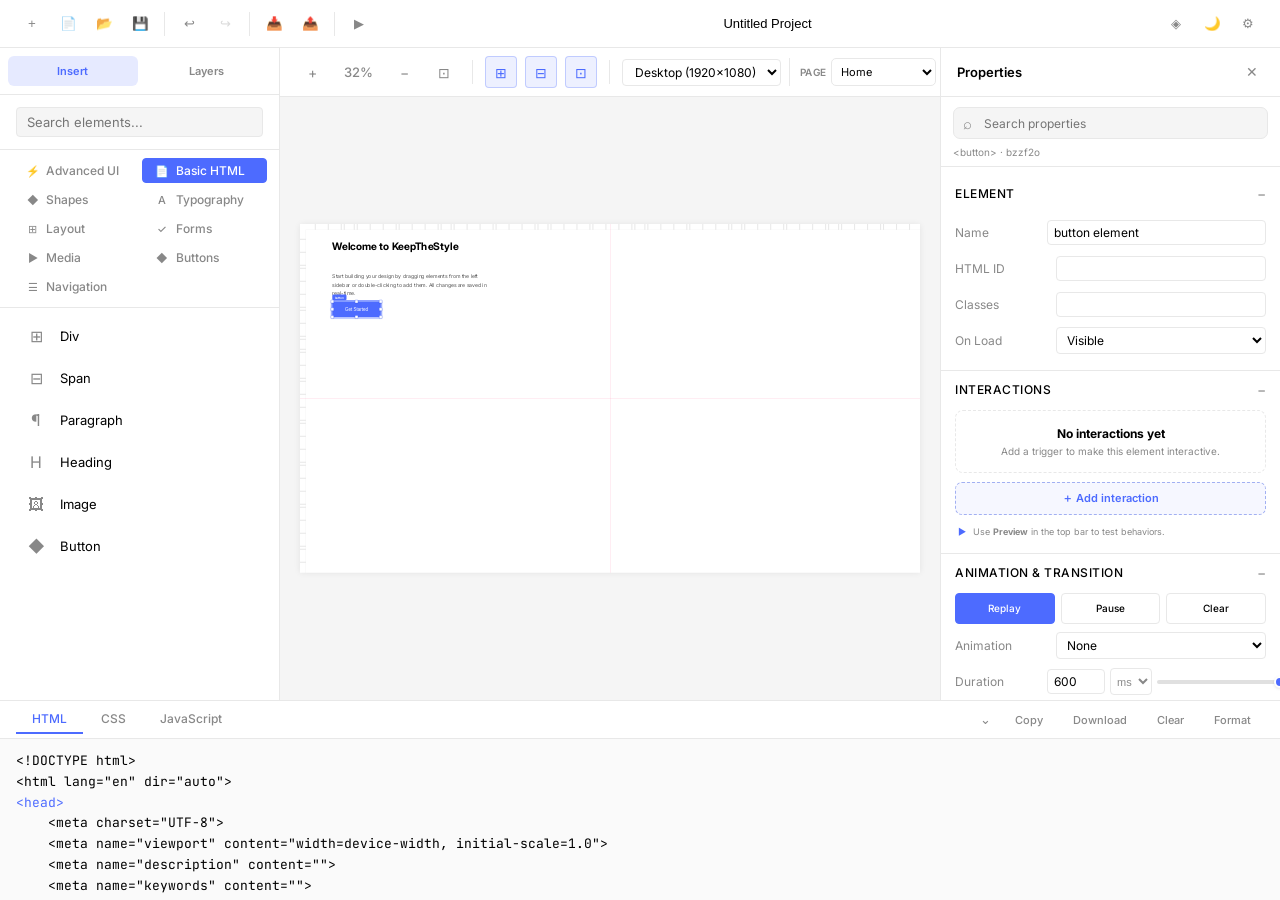
==== index.html @ 12840fdd "Add configurable element hover effects" ====
<!DOCTYPE html>
<html lang="en">
<head>
    <meta charset="UTF-8">
    <meta name="viewport" content="width=device-width, initial-scale=1.0">
    <title>KeepTheStyle — No-Code Website Builder</title>
    <link rel="preconnect" href="https://fonts.googleapis.com">
    <link rel="preconnect" href="https://fonts.gstatic.com" crossorigin>
    <link href="https://fonts.googleapis.com/css2?family=Bebas+Neue&family=DM+Sans:wght@300;400;500;600;700&family=Inter:wght@300;400;500;600;700&family=JetBrains+Mono:wght@300;400;500;700&family=Lora:wght@400;500;600;700&family=Merriweather:wght@300;400;700&family=Montserrat:wght@300;400;500;600;700&family=Nunito:wght@300;400;500;600;700&family=Open+Sans:wght@300;400;500;600;700&family=Oswald:wght@300;400;500;600;700&family=Playfair+Display:wght@400;600;700&family=Poppins:wght@300;400;500;600;700&family=Raleway:wght@300;400;500;600;700&family=Roboto:wght@300;400;500;700&family=Rubik:wght@300;400;500;600;700&family=Source+Sans+3:wght@300;400;500;600;700&display=swap" rel="stylesheet">
    <link rel="stylesheet" href="css/main.css?v=2.0.0">
    <link rel="stylesheet" href="css/toolbar.css?v=1.7.0">
    <link rel="stylesheet" href="css/sidebar.css?v=1.7.0">
    <link rel="stylesheet" href="css/canvas.css?v=1.8.0">
    <link rel="stylesheet" href="css/properties.css?v=1.7.0">
    <link rel="stylesheet" href="css/code-panel.css?v=1.7.0">
</head>
<body>
    <div id="app">
        <!-- Top Toolbar -->
        <header id="toolbar">
            <div class="toolbar-left">
                <button class="toolbar-btn" title="Add Media">+</button>
                <button class="toolbar-btn" title="New Project">📄</button>
                <button class="toolbar-btn" title="Open">📂</button>
                <button class="toolbar-btn" title="Save">💾</button>
                <span class="toolbar-divider"></span>
                <button class="toolbar-btn" title="Undo">↩</button>
                <button class="toolbar-btn" title="Redo">↪</button>
                <span class="toolbar-divider"></span>
                <button class="toolbar-btn" title="Import HTML">📥</button>
                <button class="toolbar-btn" title="Export">📤</button>
                <span class="toolbar-divider"></span>
                <button class="toolbar-btn" title="Preview">▶</button>
            </div>
            <div class="toolbar-center">
                <input class="project-name" value="Untitled Project" aria-label="Project name" maxlength="100">
            </div>
            <div class="toolbar-right">
                <button class="toolbar-btn" title="Design System">◈</button>
                <button class="toolbar-btn" title="Dark Mode">🌙</button>
                <button class="toolbar-btn" title="Settings">⚙</button>
            </div>
        </header>

        <!-- Main Content -->
        <main id="main-content">
            <!-- Left Sidebar -->
            <aside id="left-sidebar">
                <div class="sidebar-tabs"><button class="active" data-sidebar-view="insert">Insert</button><button data-sidebar-view="layers">Layers</button></div>
                <div class="sidebar-search">
                    <input type="text" placeholder="Search elements...">
                </div>
                <nav class="sidebar-nav"></nav>
                <div class="sidebar-elements"></div>
                <div class="sidebar-layers" hidden></div>
            </aside>

            <!-- Center Canvas -->
            <section id="canvas-container">
                <div class="canvas-controls">
                    <button class="zoom-btn" data-action="zoom-in">+</button>
                    <span class="zoom-level">100%</span>
                    <button class="zoom-btn" data-action="zoom-out">−</button>
                    <button class="zoom-btn" data-action="fit-screen">⊡</button>
                    <span class="toolbar-divider"></span>
                    <button class="canvas-btn" data-action="grid">⊞</button>
                    <button class="canvas-btn" data-action="guidelines">⊟</button>
                    <button class="canvas-btn" data-action="rulers">⊡</button>
                    <span class="toolbar-divider"></span>
                    <select class="page-size-select">
                        <option value="1920x1080">Desktop (1920x1080)</option>
                        <option value="1366x768">Laptop (1366x768)</option>
                        <option value="1024x768">Tablet (1024x768)</option>
                        <option value="768x1024">Mobile (768x1024)</option>
                        <option value="375x812">Mobile (375x812)</option>
                    </select>
                </div>
                <div class="canvas-wrapper">
                    <div class="canvas-stage">
                        <div class="canvas-page"></div>
                    </div>
                </div>
            </section>

            <!-- Right Sidebar -->
            <aside id="right-sidebar">
                <div class="properties-header">
                    <h3>Properties</h3>
                    <button class="clear-selection">✕</button>
                </div>
                <div class="properties-content"></div>
            </aside>
        </main>

        <!-- Code Panel -->
        <footer id="code-panel">
            <div class="code-panel-header">
                <div class="code-tabs">
                    <button class="code-tab active" data-tab="html">HTML</button>
                    <button class="code-tab" data-tab="css">CSS</button>
                    <button class="code-tab" data-tab="javascript">JavaScript</button>
                </div>
                <div class="code-actions">
                    <button class="code-btn" data-action="copy">Copy</button>
                    <button class="code-btn" data-action="download">Download</button>
                    <button class="code-btn" data-action="clear">Clear</button>
                    <button class="code-btn" data-action="format">Format</button>
                </div>
            </div>
            <div class="code-editor">
                <pre><code class="language-html"></code></pre>
            </div>
        </footer>
    </div>

    <!-- Scripts -->
    <script src="js/utils.js?v=2.1.0"></script>
    <script src="js/store.js?v=2.0.0"></script>
    <script src="js/elements.js?v=1.9.0"></script>
    <script src="js/shortcuts.js?v=1.9.0"></script>
    <script src="js/sidebar.js?v=1.7.0"></script>
    <script src="js/canvas.js?v=2.1.0"></script>
    <script src="js/properties.js?v=2.1.0"></script>
    <script src="js/code-panel.js?v=2.1.0"></script>
    <script src="js/toolbar.js?v=2.1.0"></script>
    <script src="js/main.js?v=2.1.0"></script>
</body>
</html>
---- css/main.css ----
/* Reset & Base Styles */
* {
    margin: 0;
    padding: 0;
    box-sizing: border-box;
}

:root {
    --color-white: #FFFFFF;
    --color-black: #000000;
    --color-light-gray: #F5F5F5;
    --color-gray: #E0E0E0;
    --color-dark-gray: #888888;
    --color-accent: #4D6BFF;
    --color-accent-hover: #3A56E0;
    --color-border: #E8E8E8;
    --font-family: 'Inter', -apple-system, BlinkMacSystemFont, sans-serif;
    --spacing-unit: 8px;
    --sidebar-width: 280px;
    --toolbar-height: 48px;
    --code-panel-height: 200px;
    --transition-speed: 180ms;
}

body {
    font-family: var(--font-family);
    background: var(--color-white);
    color: var(--color-black);
    overflow: hidden;
    height: 100vh;
    -webkit-font-smoothing: antialiased;
    -moz-osx-font-smoothing: grayscale;
}

#app {
    display: flex;
    flex-direction: column;
    height: 100vh;
}

/* Scrollbar Styling */
::-webkit-scrollbar {
    width: 6px;
    height: 6px;
}

::-webkit-scrollbar-track {
    background: transparent;
}

::-webkit-scrollbar-thumb {
    background: var(--color-gray);
    border-radius: 3px;
}

::-webkit-scrollbar-thumb:hover {
    background: var(--color-dark-gray);
}

/* Utility Classes */
.hidden {
    display: none !important;
}

.flex {
    display: flex;
}

.flex-column {
    flex-direction: column;
}

.items-center {
    align-items: center;
}

.justify-between {
    justify-content: space-between;
}

.gap-1 { gap: var(--spacing-unit); }
.gap-2 { gap: calc(var(--spacing-unit) * 2); }
.gap-3 { gap: calc(var(--spacing-unit) * 3); }

.text-sm { font-size: 13px; }
.text-xs { font-size: 11px; }
.font-medium { font-weight: 500; }
.font-semibold { font-weight: 600; }

/* Main Layout */
#main-content {
    display: flex;
    flex: 1;
    overflow: hidden;
    background: var(--color-light-gray);
}

/* Button Styles */
.btn {
    display: inline-flex;
    align-items: center;
    justify-content: center;
    padding: 6px 12px;
    font-family: var(--font-family);
    font-size: 13px;
    font-weight: 500;
    color: var(--color-black);
    background: var(--color-white);
    border: 1px solid var(--color-border);
    border-radius: 4px;
    cursor: pointer;
    transition: all var(--transition-speed) ease;
    user-select: none;
}

.btn:hover {
    background: var(--color-light-gray);
}

.btn-primary {
    color: var(--color-white);
    background: var(--color-accent);
    border-color: var(--color-accent);
}

.btn-primary:hover {
    background: var(--color-accent-hover);
    border-color: var(--color-accent-hover);
}

.btn-icon {
    width: 32px;
    height: 32px;
    padding: 0;
    border: none;
    background: transparent;
    border-radius: 4px;
}

.btn-icon:hover {
    background: var(--color-light-gray);
}

/* Input Styles */
.input {
    padding: 6px 10px;
    font-family: var(--font-family);
    font-size: 13px;
    border: 1px solid var(--color-border);
    border-radius: 4px;
    background: var(--color-white);
    transition: border-color var(--transition-speed) ease;
    outline: none;
}

.input:focus {
    border-color: var(--color-accent);
}

.input-sm {
    padding: 4px 8px;
    font-size: 12px;
}

.select {
    padding: 6px 10px;
    font-family: var(--font-family);
    font-size: 13px;
    border: 1px solid var(--color-border);
    border-radius: 4px;
    background: var(--color-white);
    outline: none;
    cursor: pointer;
}

.select:focus {
    border-color: var(--color-accent);
}
/* Keyboard shortcut hints */
.shortcut-hint {
    font-size: 10px;
    color: var(--color-dark-gray);
    background: var(--color-light-gray);
    padding: 1px 6px;
    border-radius: 3px;
    margin-left: 4px;
    font-weight: 400;
}

/* Dark Mode styles */
body.dark-mode {
    --color-white: #151821;
    --color-light-gray: #1d2230;
    --color-gray: #2a3142;
    --color-dark-gray: #aab3c5;
    --color-border: #30394d;
    --color-black: #f3f6fc;
    --color-accent: #7890ff;
    --color-accent-hover: #91a5ff;
    color-scheme: dark;
    background: #10131a;
}

body.dark-mode .code-editor {
    background: #0D0D0D;
}

body.dark-mode .code-editor code {
    color: #EEEEEE;
}

body.dark-mode .canvas-page {
    background: #FFFFFF;
}

body.dark-mode .canvas-wrapper {
    background: #10131a;
}
body.dark-mode .app-dialog-backdrop { background: rgba(3,5,10,.72); }
body.dark-mode .app-dialog { box-shadow: 0 28px 90px rgba(0,0,0,.58), 0 0 0 1px rgba(255,255,255,.03); }
body.dark-mode input, body.dark-mode select, body.dark-mode textarea { color-scheme: dark; }
body.dark-mode ::selection { background: rgba(120,144,255,.38); color: #fff; }
body.dark-mode ::-webkit-scrollbar-thumb { background: #46516a; }

.app-dialog-backdrop { position: fixed; inset: 0; z-index: 2147483647; display: grid; place-items: center; padding: 20px; background: rgba(10,12,18,.48); backdrop-filter: blur(3px); }
.app-dialog { width: min(440px, 100%); padding: 22px; border: 1px solid var(--color-border); border-radius: 14px; background: var(--color-white); box-shadow: 0 24px 80px rgba(0,0,0,.28); animation: dialog-in 140ms ease-out; }
.app-dialog h2 { margin: 0 0 8px; color: var(--color-black); font-size: 17px; }
.app-dialog p { margin: 0; color: var(--color-dark-gray); font-size: 12px; line-height: 1.6; white-space: pre-line; }
.app-dialog-actions { display: flex; flex-wrap: wrap; justify-content: flex-end; gap: 8px; margin-top: 20px; }
.media-dialog { width: min(520px, 100%); }
.media-form { display: grid; gap: 14px; margin-top: 18px; }
.media-field { display: grid; gap: 6px; }
.media-field label { color: var(--color-black); font-size: 11px; font-weight: 600; }
.media-field input, .media-field select { width: 100%; height: 38px; padding: 0 10px; border: 1px solid var(--color-border); border-radius: 7px; background: var(--color-white); color: var(--color-black); font: 12px var(--font-family); outline: none; }
.media-field textarea { width: 100%; min-height: 76px; padding: 9px 10px; resize: vertical; border: 1px solid var(--color-border); border-radius: 7px; background: var(--color-white); color: var(--color-black); font: 12px/1.5 var(--font-family); outline: none; }
.media-field input:focus, .media-field select:focus { border-color: var(--color-accent); box-shadow: 0 0 0 2px color-mix(in srgb, var(--color-accent) 12%, transparent); }
.media-field textarea:focus { border-color: var(--color-accent); box-shadow: 0 0 0 2px color-mix(in srgb, var(--color-accent) 12%, transparent); }
.media-field input[type="file"] { height: auto; padding: 9px; }
.media-help { color: var(--color-dark-gray); font-size: 10px; line-height: 1.5; }
.settings-dialog { width: min(560px, 100%); max-height: calc(100vh - 40px); overflow: auto; }
.settings-grid { display: grid; grid-template-columns: 1fr 1fr; gap: 12px; align-items: start; }
.color-field { grid-template-columns: auto 48px 1fr; align-items: center; }
.color-field label { grid-column: 1 / -1; }
.color-field input[type="color"] { width: 48px; padding: 3px; }
.color-field output { color: var(--color-dark-gray); font: 11px var(--font-mono); }
.settings-toggles { display: flex; flex-wrap: wrap; gap: 14px; padding: 12px; border: 1px solid var(--color-border); border-radius: 8px; }
.settings-toggles legend { padding: 0 5px; color: var(--color-black); font-size: 11px; font-weight: 600; }
.settings-toggles label { display: flex; align-items: center; gap: 6px; color: var(--color-black); font-size: 11px; }
.settings-toggles input { accent-color: var(--color-accent); }
.design-system-dialog { width: min(680px, 100%); max-height: calc(100vh - 40px); overflow: auto; }
.token-grid { display: grid; grid-template-columns: repeat(3, 1fr); gap: 12px; padding: 14px; border: 1px solid var(--color-border); border-radius: 10px; }
.token-grid legend { padding: 0 6px; color: var(--color-black); font-size: 11px; font-weight: 600; }
.token-color { grid-template-columns: 42px 1fr; }
.token-color label { grid-column: 1 / -1; }.token-color input { width: 42px; padding: 3px; }.token-color output { align-self: center; color: var(--color-dark-gray); font: 10px var(--font-mono); }
.design-apply-selection { display: flex; gap: 8px; align-items: center; color: var(--color-black); font-size: 11px; }.design-apply-selection input { accent-color: var(--color-accent); }
.token-reference { display: flex; flex-wrap: wrap; gap: 6px; }.token-reference code { padding: 5px 7px; border-radius: 5px; background: var(--color-light-gray); color: var(--color-dark-gray); font: 10px var(--font-mono); }
.transition-settings { display: grid; grid-template-columns: 1.2fr .8fr 1fr; align-items: start; }
.transition-settings legend { grid-column: 1 / -1; }
.notification { border-radius: 8px !important; box-shadow: 0 8px 30px rgba(0,0,0,.18); }
@keyframes dialog-in { from { opacity: 0; transform: translateY(8px) scale(.98); } to { opacity: 1; transform: none; } }
@media (max-width: 1000px) { :root { --sidebar-width: 220px; } #right-sidebar { width: 300px; min-width: 300px; } }
@media (max-width: 560px) { .settings-grid, .transition-settings { grid-template-columns: 1fr; } }
@media (max-width: 560px) { .token-grid { grid-template-columns: 1fr 1fr; } }
---- css/toolbar.css ----
/* Top Toolbar Styles */
#toolbar {
    height: var(--toolbar-height);
    min-height: var(--toolbar-height);
    background: var(--color-white);
    border-bottom: 1px solid var(--color-border);
    display: flex;
    align-items: center;
    justify-content: space-between;
    padding: 0 16px;
    flex-shrink: 0;
}

.toolbar-left,
.toolbar-right {
    display: flex;
    align-items: center;
    gap: 4px;
}

.toolbar-center {
    display: flex;
    align-items: center;
    gap: 8px;
}

.project-name {
    width: min(280px, 28vw);
    font-size: 13px;
    font-weight: 500;
    color: var(--color-black);
    padding: 4px 8px;
    border: 1px solid transparent;
    border-radius: 6px;
    background: transparent;
    outline: none;
    text-align: center;
    cursor: text;
    transition: background var(--transition-speed) ease;
}
.project-name:focus { border-color: var(--color-accent); background: var(--color-white); box-shadow: 0 0 0 2px color-mix(in srgb, var(--color-accent) 12%, transparent); }

.project-name:hover {
    background: var(--color-light-gray);
}

.toolbar-btn {
    width: 32px;
    height: 32px;
    display: flex;
    align-items: center;
    justify-content: center;
    background: transparent;
    border: 1px solid transparent;
    border-radius: 4px;
    cursor: pointer;
    transition: all var(--transition-speed) ease;
    color: var(--color-dark-gray);
}

.toolbar-btn:hover {
    background: var(--color-light-gray);
    border-color: var(--color-border);
    color: var(--color-black);
}

.toolbar-btn:active {
    background: var(--color-gray);
}
.toolbar-btn:disabled { opacity: .3; cursor: default; pointer-events: none; }

.toolbar-btn svg {
    width: 18px;
    height: 18px;
}

.toolbar-divider {
    width: 1px;
    height: 24px;
    background: var(--color-border);
    margin: 0 4px;
}
---- css/sidebar.css ----
/* Left Sidebar Styles */
#left-sidebar {
    width: var(--sidebar-width);
    min-width: var(--sidebar-width);
    background: var(--color-white);
    border-right: 1px solid var(--color-border);
    display: flex;
    flex-direction: column;
    height: 100%;
    overflow: hidden;
}

.sidebar-tabs { display: grid; grid-template-columns: 1fr 1fr; gap: 4px; padding: 8px; border-bottom: 1px solid var(--color-border); }
.sidebar-tabs button { height: 30px; border: 0; border-radius: 6px; background: transparent; color: var(--color-dark-gray); font: 600 11px var(--font-family); cursor: pointer; }
.sidebar-tabs button:hover { background: var(--color-light-gray); color: var(--color-black); }
.sidebar-tabs button.active { background: color-mix(in srgb, var(--color-accent) 14%, var(--color-white)); color: var(--color-accent); }
.sidebar-layers { flex: 1; overflow-y: auto; padding: 8px; }
.layer-item { display: flex; align-items: center; min-height: 38px; gap: 8px; padding: 4px 6px; margin-bottom: 2px; border: 1px solid transparent; border-radius: 6px; color: var(--color-black); cursor: default; user-select: none; }
.layer-item:hover { background: var(--color-light-gray); }
.layer-item.selected { border-color: color-mix(in srgb, var(--color-accent) 38%, var(--color-border)); background: color-mix(in srgb, var(--color-accent) 10%, var(--color-white)); }
.layer-item.is-hidden { opacity: .5; }
.layer-type { flex: 0 0 30px; padding: 3px 2px; border-radius: 4px; background: var(--color-light-gray); color: var(--color-dark-gray); font: 700 8px var(--font-family); text-align: center; }
.layer-name { min-width: 0; flex: 1; overflow: hidden; font-size: 11px; text-overflow: ellipsis; white-space: nowrap; }
.layer-actions { display: flex; gap: 1px; opacity: .25; }
.layer-item:hover .layer-actions, .layer-item.selected .layer-actions { opacity: 1; }
.layer-actions button { width: 20px; height: 22px; padding: 0; border: 0; border-radius: 4px; background: transparent; color: var(--color-dark-gray); font: 9px var(--font-family); cursor: pointer; }
.layer-actions button:hover { background: var(--color-gray); color: var(--color-black); }

.sidebar-search {
    padding: 12px 16px;
    border-bottom: 1px solid var(--color-border);
}

.sidebar-search input {
    width: 100%;
    padding: 6px 10px;
    font-family: var(--font-family);
    font-size: 13px;
    border: 1px solid var(--color-border);
    border-radius: 4px;
    background: var(--color-light-gray);
    outline: none;
    transition: border-color var(--transition-speed) ease;
}

.sidebar-search input:focus {
    border-color: var(--color-accent);
    background: var(--color-white);
}

.sidebar-nav {
    padding: 8px 12px;
    display: grid;
    grid-template-columns: repeat(2, minmax(0, 1fr));
    gap: 4px;
    border-bottom: 1px solid var(--color-border);
    overflow: visible;
    max-height: none;
}
.sidebar-nav.searching { opacity: .45; pointer-events: none; }

.category-btn {
    padding: 4px 12px;
    font-family: var(--font-family);
    font-size: 12px;
    font-weight: 500;
    color: var(--color-dark-gray);
    background: transparent;
    border: 1px solid transparent;
    border-radius: 4px;
    cursor: pointer;
    transition: all var(--transition-speed) ease;
    min-width: 0;
    display: flex;
    align-items: center;
    gap: 6px;
    white-space: nowrap;
    overflow: hidden;
    text-align: left;
}
.category-btn .category-icon { width: 15px; flex: 0 0 15px; color: currentColor; text-align: center; font-size: 11px; }
.category-btn span:last-child { overflow: hidden; text-overflow: ellipsis; }

.category-btn:hover {
    background: var(--color-light-gray);
    color: var(--color-black);
}

.category-btn.active {
    background: var(--color-accent);
    color: var(--color-white);
    border-color: var(--color-accent);
}

.sidebar-elements {
    flex: 1;
    overflow-y: auto;
    padding: 8px 12px;
}

.element-item {
    display: flex;
    align-items: center;
    gap: 12px;
    padding: 8px 12px;
    margin-bottom: 2px;
    border-radius: 4px;
    cursor: grab;
    transition: background var(--transition-speed) ease;
    user-select: none;
}

.element-item:hover {
    background: var(--color-light-gray);
}
.element-item.shape-item { min-height: 42px; border: 1px solid transparent; }
.element-item.shape-item .element-icon { color: var(--color-accent); font-size: 19px; }
.element-item.shape-item:hover { border-color: color-mix(in srgb, var(--color-accent) 22%, var(--color-border)); background: color-mix(in srgb, var(--color-accent) 6%, var(--color-white)); }
.element-add { opacity: 0; margin-left: auto; width: 24px; height: 24px; border: 1px solid var(--color-border); border-radius: 5px; background: var(--color-white); color: var(--color-accent); font-size: 16px; cursor: pointer; transition: opacity 120ms, background 120ms; }
.element-item:hover .element-add, .element-add:focus { opacity: 1; }
.element-add:hover { color: #fff; background: var(--color-accent); border-color: var(--color-accent); }
.sidebar-empty { display: flex; flex-direction: column; gap: 5px; padding: 38px 16px; color: var(--color-dark-gray); text-align: center; font-size: 11px; }
.sidebar-empty strong { color: var(--color-black); font-size: 13px; }

.element-item:active {
    cursor: grabbing;
}

.element-icon {
    width: 24px;
    height: 24px;
    display: flex;
    align-items: center;
    justify-content: center;
    font-size: 16px;
    color: var(--color-dark-gray);
}

.element-name {
    font-size: 13px;
    font-weight: 400;
    color: var(--color-black);
}

/* Scrollbar for sidebar */
.sidebar-elements::-webkit-scrollbar {
    width: 4px;
}

.sidebar-elements::-webkit-scrollbar-thumb {
    background: var(--color-gray);
    border-radius: 2px;
}
---- css/canvas.css ----
/* Canvas Container Styles */
#canvas-container {
    flex: 1;
    display: flex;
    flex-direction: column;
    background: var(--color-light-gray);
    overflow: hidden;
    position: relative;
}

.canvas-controls {
    display: flex;
    align-items: center;
    gap: 8px;
    padding: 8px 16px;
    background: var(--color-white);
    border-bottom: 1px solid var(--color-border);
    flex-shrink: 0;
    overflow-x: auto;
    overflow-y: hidden;
}
.canvas-controls > * { flex-shrink: 0; }

.canvas-controls .zoom-btn,
.canvas-controls .canvas-btn {
    width: 32px;
    height: 32px;
    display: flex;
    align-items: center;
    justify-content: center;
    font-family: var(--font-family);
    font-size: 14px;
    background: transparent;
    border: 1px solid transparent;
    border-radius: 4px;
    cursor: pointer;
    transition: all var(--transition-speed) ease;
    color: var(--color-dark-gray);
}

.canvas-controls .zoom-btn:hover,
.canvas-controls .canvas-btn:hover {
    background: var(--color-light-gray);
    border-color: var(--color-border);
}
.canvas-controls .canvas-btn.active { color: var(--color-accent); background: color-mix(in srgb, var(--color-accent) 10%, transparent); border-color: color-mix(in srgb, var(--color-accent) 28%, transparent); }

.zoom-level {
    font-size: 13px;
    font-weight: 500;
    color: var(--color-dark-gray);
    min-width: 44px;
    text-align: center;
}

.page-size-select {
    padding: 4px 8px;
    font-family: var(--font-family);
    font-size: 12px;
    border: 1px solid var(--color-border);
    border-radius: 4px;
    background: var(--color-white);
    outline: none;
    cursor: pointer;
}
.page-manager-controls { margin-left: auto; display: flex; align-items: center; gap: 4px; padding-left: 10px; border-left: 1px solid var(--color-border); }
.page-manager-label { color: var(--color-dark-gray); font-size: 10px; font-weight: 600; text-transform: uppercase; letter-spacing: .4px; }
.page-switcher, .page-name-input { height: 28px; border: 1px solid var(--color-border); border-radius: 5px; background: var(--color-white); color: var(--color-black); font: 11px var(--font-family); outline: none; }
.page-switcher { width: 105px; padding: 0 5px; }
.page-name-input { width: 95px; padding: 0 7px; }
.page-switcher:focus, .page-name-input:focus { border-color: var(--color-accent); }
.page-manager-controls button { width: 28px; height: 28px; border: 1px solid transparent; border-radius: 5px; background: transparent; color: var(--color-dark-gray); cursor: pointer; }
.page-manager-controls button:hover { border-color: var(--color-border); background: var(--color-light-gray); color: var(--color-black); }
.page-manager-controls button:disabled { opacity: .3; pointer-events: none; }
.page-manager-controls .page-transition-add { border-color: color-mix(in srgb, var(--color-accent) 45%, var(--color-border)); background: color-mix(in srgb, var(--color-accent) 10%, transparent); color: var(--color-accent); font-size: 18px; font-weight: 600; }
.transition-route { display: grid; grid-template-columns: 1fr 32px 1fr; gap: 8px; align-items: end; }
.transition-plus { display: grid; place-items: center; height: 38px; color: var(--color-accent); font-size: 22px; font-weight: 600; }
.page-transition-dialog { width: min(620px, 100%); max-height: calc(100vh - 40px); overflow: auto; }

.canvas-wrapper {
    flex: 1;
    overflow: auto;
    padding: 20px;
    display: flex;
    align-items: flex-start;
    justify-content: flex-start;
    position: relative;
}

.canvas-stage {
    flex: 0 0 auto;
    position: relative;
    margin: auto;
}

.canvas-page {
    background: var(--color-white);
    box-shadow: 0 2px 20px rgba(0,0,0,0.08);
    position: absolute;
    inset: 0 auto auto 0;
    transform-origin: top left;
}
.canvas-page.grid-visible { background-image: linear-gradient(rgba(77,107,255,.08) 1px, transparent 1px), linear-gradient(90deg, rgba(77,107,255,.08) 1px, transparent 1px); background-size: 20px 20px; }
.canvas-page > .editor-hidden { outline: 1px dashed #9aa4b2; filter: grayscale(.7); }
.canvas-guides, .canvas-ruler-overlay { position: absolute; inset: 0; z-index: 2147483644; pointer-events: none; }
.canvas-guides i { position: absolute; display: block; background: rgba(255, 57, 133, .28); }
.canvas-guides .guide-x { left: 50%; top: 0; width: 1px; height: 100%; }
.canvas-guides .guide-y { top: 50%; left: 0; height: 1px; width: 100%; }
.canvas-ruler-overlay .ruler-horizontal { position: absolute; top: 0; left: 18px; right: 0; height: 18px; border-bottom: 1px solid rgba(0,0,0,.12); background: repeating-linear-gradient(90deg, transparent 0 9px, rgba(0,0,0,.2) 9px 10px); opacity: .45; }
.canvas-ruler-overlay .ruler-vertical { position: absolute; left: 0; top: 18px; bottom: 0; width: 18px; border-right: 1px solid rgba(0,0,0,.12); background: repeating-linear-gradient(180deg, transparent 0 9px, rgba(0,0,0,.2) 9px 10px); opacity: .45; }

.canvas-page > * {
    position: absolute;
    cursor: move;
    user-select: none;
}
.canvas-interacting .canvas-page > * { transition: none !important; }

.canvas-page > *.selected {
    outline: 2px solid var(--color-accent);
    outline-offset: 2px;
    box-shadow: 0 2px 8px rgba(77, 107, 255, 0.15);
}

.selection-overlay { position: absolute; z-index: 2147483646; border: 1.5px solid var(--color-accent); pointer-events: none; box-sizing: border-box; }
.selection-overlay.is-locked { border-style: dashed; }
.selection-tag { position: absolute; left: -1px; bottom: calc(100% + 5px); max-width: 180px; padding: 3px 7px; overflow: hidden; border-radius: 4px; background: var(--color-accent); color: #fff; font: 500 10px var(--font-family); text-overflow: ellipsis; white-space: nowrap; pointer-events: none; }
.resize-handle { display: block !important; position: absolute; width: 10px; height: 10px; padding: 0; border: 1.5px solid var(--color-accent); border-radius: 2px; background: #fff; box-shadow: 0 1px 3px rgba(0,0,0,.15); pointer-events: auto; }
.handle-nw { left: -6px; top: -6px; cursor: nwse-resize; }
.handle-n { left: calc(50% - 5px); top: -6px; cursor: ns-resize; }
.handle-ne { right: -6px; top: -6px; cursor: nesw-resize; }
.handle-e { right: -6px; top: calc(50% - 5px); cursor: ew-resize; }
.handle-se { right: -6px; bottom: -6px; cursor: nwse-resize; }
.handle-s { left: calc(50% - 5px); bottom: -6px; cursor: ns-resize; }
.handle-sw { left: -6px; bottom: -6px; cursor: nesw-resize; }
.handle-w { left: -6px; top: calc(50% - 5px); cursor: ew-resize; }
.inline-editing { cursor: text !important; user-select: text !important; outline: 2px solid var(--color-accent) !important; caret-color: var(--color-accent); }
.canvas-interacting, .canvas-interacting * { user-select: none !important; }

.canvas-context-menu { position: fixed; z-index: 2147483647; width: 220px; padding: 6px; border: 1px solid rgba(0,0,0,.1); border-radius: 10px; background: var(--color-white); box-shadow: 0 12px 40px rgba(0,0,0,.18), 0 2px 8px rgba(0,0,0,.08); animation: context-in 100ms ease-out; }
.canvas-context-menu button { width: 100%; height: 34px; display: flex; align-items: center; justify-content: space-between; padding: 0 10px; border: 0; border-radius: 6px; background: transparent; color: var(--color-black); font: 12px var(--font-family); cursor: pointer; text-align: left; }
.canvas-context-menu button:hover { background: var(--color-light-gray); }
.canvas-context-menu button:disabled { opacity: .4; cursor: default; }
.canvas-context-menu button.danger { color: #e5484d; }
.canvas-context-menu kbd { color: var(--color-dark-gray); font: 10px var(--font-family); }
.context-divider { height: 1px; margin: 5px 6px; background: var(--color-border); }
@keyframes context-in { from { opacity: 0; transform: scale(.97) translateY(-3px); } to { opacity: 1; transform: none; } }

.canvas-page > *.selected .resize-handle {
    display: block;
}

.canvas-page > * .resize-handle {
    display: none;
}

/* Grid overlay */
.canvas-grid {
    position: absolute;
    top: 0;
    left: 0;
    width: 100%;
    height: 100%;
    pointer-events: none;
    background-image: 
        linear-gradient(rgba(200, 200, 200, 0.15) 1px, transparent 1px),
        linear-gradient(90deg, rgba(200, 200, 200, 0.15) 1px, transparent 1px);
    background-size: 20px 20px;
    z-index: 1;
}

/* Rulers */
.canvas-rulers {
    position: absolute;
    top: 0;
    left: 0;
    width: 100%;
    height: 100%;
    pointer-events: none;
    z-index: 2;
}

.canvas-rulers .ruler {
    position: absolute;
    background: rgba(0, 0, 0, 0.05);
}

.canvas-rulers .ruler-top {
    top: 0;
    left: 0;
    width: 100%;
    height: 20px;
}

.canvas-rulers .ruler-left {
    top: 0;
    left: 0;
    height: 100%;
    width: 20px;
}
---- css/properties.css ----
/* Right Sidebar - Properties Panel */
#right-sidebar {
    width: 340px;
    min-width: 340px;
    background: var(--color-white);
    border-left: 1px solid var(--color-border);
    display: flex;
    flex-direction: column;
    height: 100%;
    overflow: hidden;
}

.inspector-toolbar { padding: 10px 12px 8px; border-bottom: 1px solid var(--color-border); background: var(--color-white); }
.inspector-search-wrap { position: relative; display: flex; align-items: center; }
.inspector-search { width: 100%; height: 32px; padding: 0 30px; border: 1px solid var(--color-border); border-radius: 7px; background: var(--color-light-gray); color: var(--color-black); font: 12px var(--font-family); outline: none; }
.inspector-search:focus { border-color: var(--color-accent); background: var(--color-white); box-shadow: 0 0 0 2px color-mix(in srgb, var(--color-accent) 14%, transparent); }
.inspector-search-icon { position: absolute; left: 10px; z-index: 1; color: var(--color-dark-gray); font-size: 15px; pointer-events: none; }
.inspector-search-clear { display: none; position: absolute; right: 7px; width: 20px; height: 20px; border: 0; border-radius: 4px; background: transparent; color: var(--color-dark-gray); cursor: pointer; }
.inspector-search-clear.visible { display: block; }
.inspector-search-clear:hover { background: var(--color-gray); color: var(--color-black); }
.inspector-selection-meta { margin-top: 7px; overflow: hidden; color: var(--color-dark-gray); font-size: 10px; text-overflow: ellipsis; white-space: nowrap; }

.properties-header {
    display: flex;
    align-items: center;
    justify-content: space-between;
    padding: 12px 16px;
    border-bottom: 1px solid var(--color-border);
    flex-shrink: 0;
}

.properties-header h3 {
    font-size: 13px;
    font-weight: 600;
    color: var(--color-black);
    margin: 0;
}

.clear-selection {
    width: 24px;
    height: 24px;
    display: flex;
    align-items: center;
    justify-content: center;
    background: transparent;
    border: none;
    border-radius: 4px;
    cursor: pointer;
    color: var(--color-dark-gray);
    font-size: 14px;
    transition: all var(--transition-speed) ease;
}

.clear-selection:hover {
    background: var(--color-light-gray);
    color: var(--color-black);
}

.properties-content {
    flex: 1;
    overflow-y: auto;
    padding: 8px 0;
}

.no-selection {
    padding: 40px 20px;
    text-align: center;
    font-size: 13px;
    color: var(--color-dark-gray);
}

.property-group {
    border-bottom: 1px solid var(--color-border);
}

.property-group:last-child {
    border-bottom: none;
}

.property-group-header {
    display: flex;
    align-items: center;
    justify-content: space-between;
    padding: 10px 14px;
    cursor: pointer;
    transition: background var(--transition-speed) ease;
    user-select: none;
}

.property-group-header:hover {
    background: var(--color-light-gray);
}

.property-group-title {
    font-size: 12px;
    font-weight: 500;
    color: var(--color-black);
    text-transform: uppercase;
    letter-spacing: 0.5px;
}

.property-group-toggle {
    font-size: 14px;
    color: var(--color-dark-gray);
}

.property-group-content {
    padding: 2px 14px 12px;
}

.property-control {
    display: flex;
    align-items: center;
    gap: 12px;
    min-height: 36px;
    padding: 3px 0;
}

.property-label {
    font-size: 12px;
    font-weight: 400;
    color: var(--color-dark-gray);
    min-width: 66px;
}

.property-label-wrapper { position: relative; }
.property-reset { opacity: 0; width: 20px; height: 20px; margin-left: 3px; border: 0; border-radius: 4px; background: transparent; color: var(--color-dark-gray); cursor: pointer; transition: opacity 120ms, background 120ms; }
.property-control:hover .property-reset, .property-reset:focus { opacity: 1; }
.property-reset:hover { background: var(--color-light-gray); color: var(--color-accent); }

.property-color {
    width: 32px;
    height: 32px;
    padding: 0;
    border: 1px solid var(--color-border);
    border-radius: 4px;
    cursor: pointer;
    background: none;
}

.property-number-wrapper {
    flex: 1;
    display: flex;
    align-items: center;
    gap: 5px;
}

.property-number {
    width: 58px;
    padding: 4px 6px;
    font-family: var(--font-family);
    font-size: 12px;
    border: 1px solid var(--color-border);
    border-radius: 4px;
    outline: none;
    background: var(--color-white);
}

.property-unit-select { min-width: 42px; height: 27px; color: var(--color-dark-gray) !important; }

.property-number:focus {
    border-color: var(--color-accent);
}

.property-slider {
    flex: 1;
    height: 4px;
    -webkit-appearance: none;
    background: var(--color-gray);
    border-radius: 2px;
    outline: none;
}

.property-slider::-webkit-slider-thumb {
    -webkit-appearance: none;
    width: 12px;
    height: 12px;
    background: var(--color-accent);
    border-radius: 50%;
    cursor: pointer;
    border: 2px solid var(--color-white);
    box-shadow: 0 1px 3px rgba(0,0,0,0.1);
}

.property-select {
    flex: 1;
    padding: 4px 6px;
    font-family: var(--font-family);
    font-size: 12px;
    border: 1px solid var(--color-border);
    border-radius: 4px;
    background: var(--color-white);
    outline: none;
    cursor: pointer;
}

.property-select, .property-text, .property-number, .property-unit-select, .property-textarea { color: var(--color-black); transition: border-color 120ms, box-shadow 120ms; }
.property-select:focus, .property-text:focus, .property-number:focus, .property-unit-select:focus, .property-textarea:focus { border-color: var(--color-accent); box-shadow: 0 0 0 2px color-mix(in srgb, var(--color-accent) 12%, transparent); }

.property-select:focus {
    border-color: var(--color-accent);
}

.property-text {
    flex: 1;
    padding: 4px 6px;
    font-family: var(--font-family);
    font-size: 12px;
    border: 1px solid var(--color-border);
    border-radius: 4px;
    outline: none;
    background: var(--color-white);
}

.property-text:focus {
    border-color: var(--color-accent);
}

.property-textarea {
    flex: 1;
    padding: 4px 6px;
    font-family: 'Courier New', monospace;
    font-size: 12px;
    border: 1px solid var(--color-border);
    border-radius: 4px;
    outline: none;
    background: var(--color-white);
    resize: vertical;
    min-height: 60px;
}

.property-textarea:focus {
    border-color: var(--color-accent);
}

.interactions-editor { display: flex; flex-direction: column; gap: 9px; }
.animation-actions { display: grid; grid-template-columns: 1fr 1fr 1fr; gap: 6px; margin-bottom: 4px; }
.animation-actions .btn { min-width: 0; height: 31px; padding: 0 7px; font-size: 10px; }
.interactions-empty { display: flex; flex-direction: column; gap: 4px; padding: 15px 12px; border: 1px dashed var(--color-border); border-radius: 8px; color: var(--color-dark-gray); text-align: center; font-size: 10px; }
.interactions-empty strong { color: var(--color-black); font-size: 12px; }
.interaction-card { padding: 10px; border: 1px solid var(--color-border); border-radius: 9px; background: color-mix(in srgb, var(--color-light-gray) 55%, var(--color-white)); box-shadow: 0 1px 2px rgba(0,0,0,.025); }
.interaction-card-heading { display: flex; align-items: center; gap: 7px; margin-bottom: 8px; color: var(--color-black); font-size: 10px; }
.interaction-number { display: grid; place-items: center; width: 18px; height: 18px; border-radius: 50%; background: var(--color-accent); color: #fff; font-size: 9px; }
.interaction-remove { margin-left: auto; width: 21px; height: 21px; border: 0; border-radius: 5px; background: transparent; color: var(--color-dark-gray); cursor: pointer; font-size: 15px; }
.interaction-remove:hover { color: #e5484d; background: color-mix(in srgb, #e5484d 10%, transparent); }
.interaction-field { display: grid; grid-template-columns: 66px minmax(0, 1fr); align-items: center; gap: 7px; margin-top: 6px; color: var(--color-dark-gray); font-size: 10px; }
.interaction-field select, .interaction-field input { width: 100%; min-width: 0; height: 29px; padding: 0 7px; border: 1px solid var(--color-border); border-radius: 5px; outline: none; background: var(--color-white); color: var(--color-black); font: 11px var(--font-family); }
.interaction-field select:focus, .interaction-field input:focus { border-color: var(--color-accent); box-shadow: 0 0 0 2px color-mix(in srgb, var(--color-accent) 12%, transparent); }
.interaction-add { width: 100%; height: 33px; border: 1px dashed color-mix(in srgb, var(--color-accent) 45%, var(--color-border)); border-radius: 7px; background: color-mix(in srgb, var(--color-accent) 5%, transparent); color: var(--color-accent); font: 600 11px var(--font-family); cursor: pointer; }
.interaction-add:hover { border-style: solid; background: color-mix(in srgb, var(--color-accent) 10%, transparent); }
.interaction-hint { display: flex; align-items: center; gap: 7px; padding: 2px 3px; color: var(--color-dark-gray); font-size: 9px; line-height: 1.4; }
.interaction-hint > span:first-child { color: var(--color-accent); }
.interaction-timing { display: grid; grid-template-columns: repeat(3, 1fr); gap: 5px; margin-top: 7px; }
.interaction-timing label { display: flex; flex-direction: column; gap: 3px; color: var(--color-dark-gray); font-size: 8px; }
.interaction-timing input { width: 100%; height: 27px; padding: 0 5px; border: 1px solid var(--color-border); border-radius: 5px; background: var(--color-white); color: var(--color-black); font: 10px var(--font-family); outline: none; }
.interaction-timing input:focus { border-color: var(--color-accent); }
---- css/code-panel.css ----
/* Code Panel Styles */
#code-panel {
    position: relative;
    height: var(--code-panel-height);
    min-height: var(--code-panel-height);
    background: var(--color-white);
    border-top: 1px solid var(--color-border);
    display: flex;
    flex-direction: column;
    flex-shrink: 0;
}
#code-panel.collapsed { height: 40px !important; min-height: 40px; }
#code-panel.collapsed .code-editor { display: none; }
.code-resize-handle { position: absolute; left: 0; right: 0; top: -3px; height: 6px; z-index: 10; cursor: ns-resize; }
.code-resize-handle:hover { background: color-mix(in srgb, var(--color-accent) 35%, transparent); }
.code-panel-toggle { width: 26px; height: 24px; border: 0; border-radius: 4px; background: transparent; color: var(--color-dark-gray); cursor: pointer; }
.code-panel-toggle:hover { background: var(--color-light-gray); color: var(--color-black); }

.code-panel-header {
    display: flex;
    align-items: center;
    justify-content: space-between;
    padding: 4px 16px;
    border-bottom: 1px solid var(--color-border);
    flex-shrink: 0;
}

.code-tabs {
    display: flex;
    gap: 2px;
}

.code-tab {
    padding: 6px 16px;
    font-family: var(--font-family);
    font-size: 12px;
    font-weight: 500;
    color: var(--color-dark-gray);
    background: transparent;
    border: none;
    border-bottom: 2px solid transparent;
    cursor: pointer;
    transition: all var(--transition-speed) ease;
}

.code-tab:hover {
    color: var(--color-black);
}

.code-tab.active {
    color: var(--color-accent);
    border-bottom-color: var(--color-accent);
}

.code-actions {
    display: flex;
    gap: 4px;
}

.code-btn {
    padding: 4px 12px;
    font-family: var(--font-family);
    font-size: 11px;
    font-weight: 500;
    color: var(--color-dark-gray);
    background: transparent;
    border: 1px solid transparent;
    border-radius: 4px;
    cursor: pointer;
    transition: all var(--transition-speed) ease;
}

.code-btn:hover {
    background: var(--color-light-gray);
    border-color: var(--color-border);
}

.code-btn:active {
    background: var(--color-gray);
}

.code-editor {
    flex: 1;
    overflow: auto;
    padding: 12px 16px;
    background: #FAFAFA;
    position: relative;
}

.code-editor code {
    font-family: 'JetBrains Mono', 'Fira Code', 'Consolas', monospace;
    font-size: 13px;
    line-height: 1.6;
    color: var(--color-black);
    white-space: pre-wrap;
    word-wrap: break-word;
    display: block;
}

.code-editor .hl-tag {
    color: #4D6BFF;
}

.code-editor .hl-attribute {
    color: #7B61FF;
}

.code-editor .hl-string {
    color: #4CAF50;
}

.code-editor .hl-comment {
    color: #9E9E9E;
    font-style: italic;
}
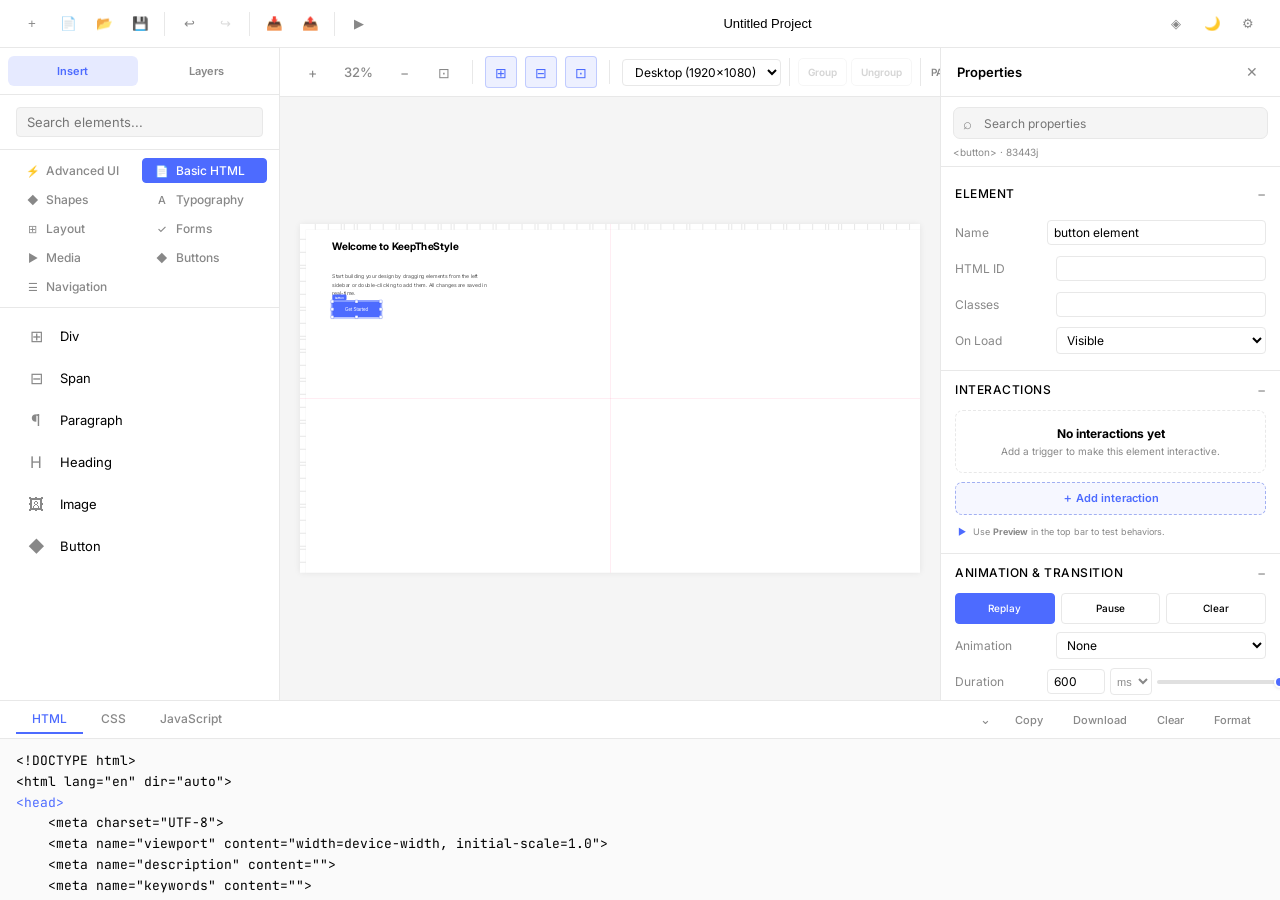
==== commit b87af561: "Add transition colors and group controls" ====
--- a/index.html
+++ b/index.html
@@ -10,7 +10,7 @@
     <link rel="stylesheet" href="css/main.css?v=2.0.0">
     <link rel="stylesheet" href="css/toolbar.css?v=1.7.0">
     <link rel="stylesheet" href="css/sidebar.css?v=1.7.0">
-    <link rel="stylesheet" href="css/canvas.css?v=1.8.0">
+    <link rel="stylesheet" href="css/canvas.css?v=2.2.0">
     <link rel="stylesheet" href="css/properties.css?v=1.7.0">
     <link rel="stylesheet" href="css/code-panel.css?v=1.7.0">
 </head>
@@ -114,15 +114,15 @@
     </div>
 
     <!-- Scripts -->
-    <script src="js/utils.js?v=2.1.0"></script>
-    <script src="js/store.js?v=2.0.0"></script>
+    <script src="js/utils.js?v=2.2.0"></script>
+    <script src="js/store.js?v=2.2.0"></script>
     <script src="js/elements.js?v=1.9.0"></script>
     <script src="js/shortcuts.js?v=1.9.0"></script>
     <script src="js/sidebar.js?v=1.7.0"></script>
-    <script src="js/canvas.js?v=2.1.0"></script>
+    <script src="js/canvas.js?v=2.2.0"></script>
     <script src="js/properties.js?v=2.1.0"></script>
     <script src="js/code-panel.js?v=2.1.0"></script>
     <script src="js/toolbar.js?v=2.1.0"></script>
-    <script src="js/main.js?v=2.1.0"></script>
+    <script src="js/main.js?v=2.2.0"></script>
 </body>
 </html>
--- a/css/canvas.css
+++ b/css/canvas.css
@@ -72,6 +72,10 @@
 .page-manager-controls button { width: 28px; height: 28px; border: 1px solid transparent; border-radius: 5px; background: transparent; color: var(--color-dark-gray); cursor: pointer; }
 .page-manager-controls button:hover { border-color: var(--color-border); background: var(--color-light-gray); color: var(--color-black); }
 .page-manager-controls button:disabled { opacity: .3; pointer-events: none; }
+.selection-group-controls { display: flex; align-items: center; gap: 4px; padding-left: 8px; border-left: 1px solid var(--color-border); }
+.selection-group-controls button { height: 28px; padding: 0 9px; border: 1px solid var(--color-border); border-radius: 5px; background: var(--color-white); color: var(--color-dark-gray); font: 600 10px var(--font-family); cursor: pointer; }
+.selection-group-controls button:hover { border-color: var(--color-accent); color: var(--color-accent); }
+.selection-group-controls button:disabled { opacity: .35; pointer-events: none; }
 .page-manager-controls .page-transition-add { border-color: color-mix(in srgb, var(--color-accent) 45%, var(--color-border)); background: color-mix(in srgb, var(--color-accent) 10%, transparent); color: var(--color-accent); font-size: 18px; font-weight: 600; }
 .transition-route { display: grid; grid-template-columns: 1fr 32px 1fr; gap: 8px; align-items: end; }
 .transition-plus { display: grid; place-items: center; height: 38px; color: var(--color-accent); font-size: 22px; font-weight: 600; }
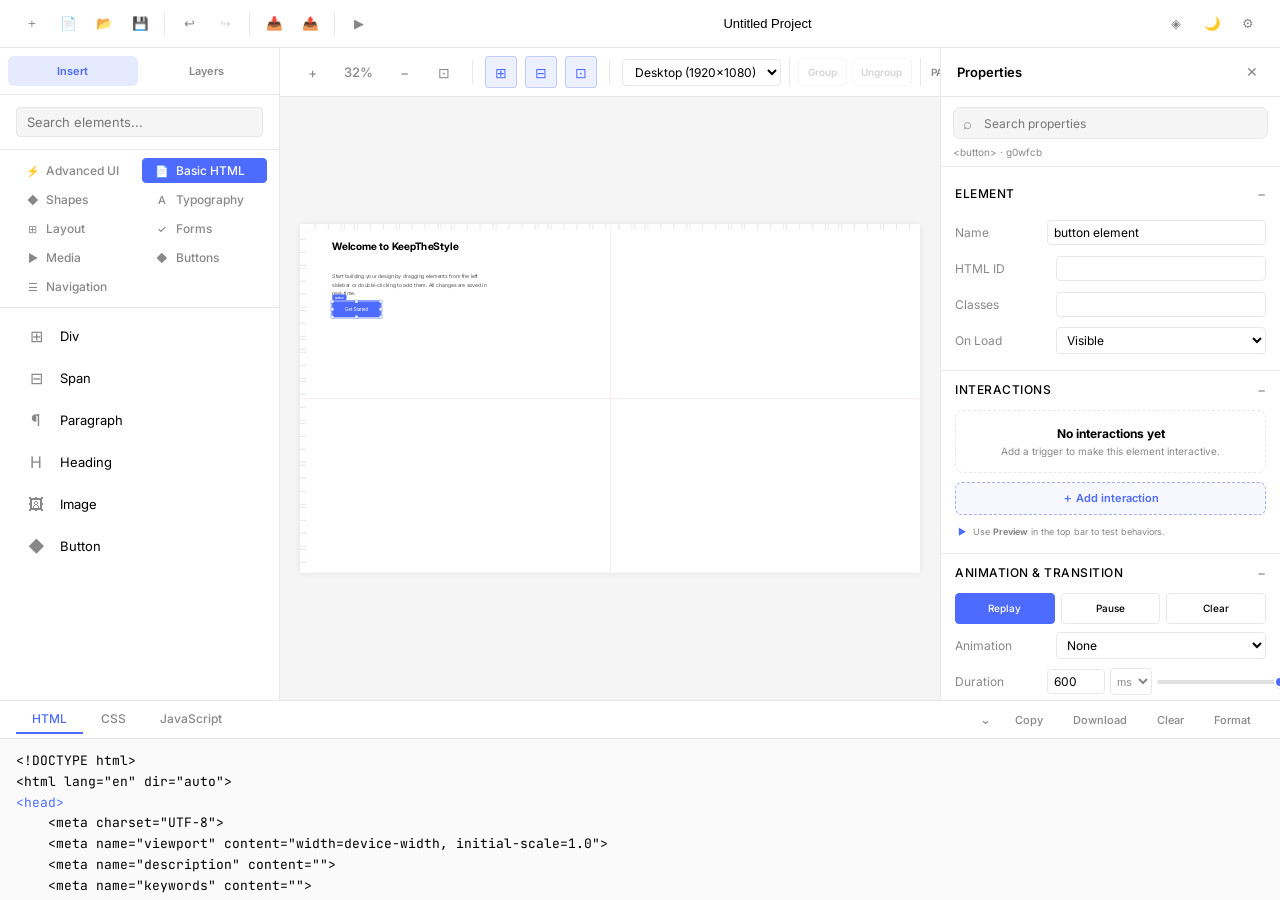
==== commit 1e887998: "Harden editor state and optimize multi-editing" ====
--- a/index.html
+++ b/index.html
@@ -10,7 +10,7 @@
     <link rel="stylesheet" href="css/main.css?v=2.0.0">
     <link rel="stylesheet" href="css/toolbar.css?v=1.7.0">
     <link rel="stylesheet" href="css/sidebar.css?v=1.7.0">
-    <link rel="stylesheet" href="css/canvas.css?v=2.2.0">
+    <link rel="stylesheet" href="css/canvas.css?v=2.3.0">
     <link rel="stylesheet" href="css/properties.css?v=1.7.0">
     <link rel="stylesheet" href="css/code-panel.css?v=1.7.0">
 </head>
@@ -115,14 +115,14 @@
 
     <!-- Scripts -->
     <script src="js/utils.js?v=2.2.0"></script>
-    <script src="js/store.js?v=2.2.0"></script>
+    <script src="js/store.js?v=2.3.0"></script>
     <script src="js/elements.js?v=1.9.0"></script>
     <script src="js/shortcuts.js?v=1.9.0"></script>
     <script src="js/sidebar.js?v=1.7.0"></script>
-    <script src="js/canvas.js?v=2.2.0"></script>
-    <script src="js/properties.js?v=2.1.0"></script>
+    <script src="js/canvas.js?v=2.3.0"></script>
+    <script src="js/properties.js?v=2.3.0"></script>
     <script src="js/code-panel.js?v=2.1.0"></script>
     <script src="js/toolbar.js?v=2.1.0"></script>
-    <script src="js/main.js?v=2.2.0"></script>
+    <script src="js/main.js?v=2.3.0"></script>
 </body>
 </html>
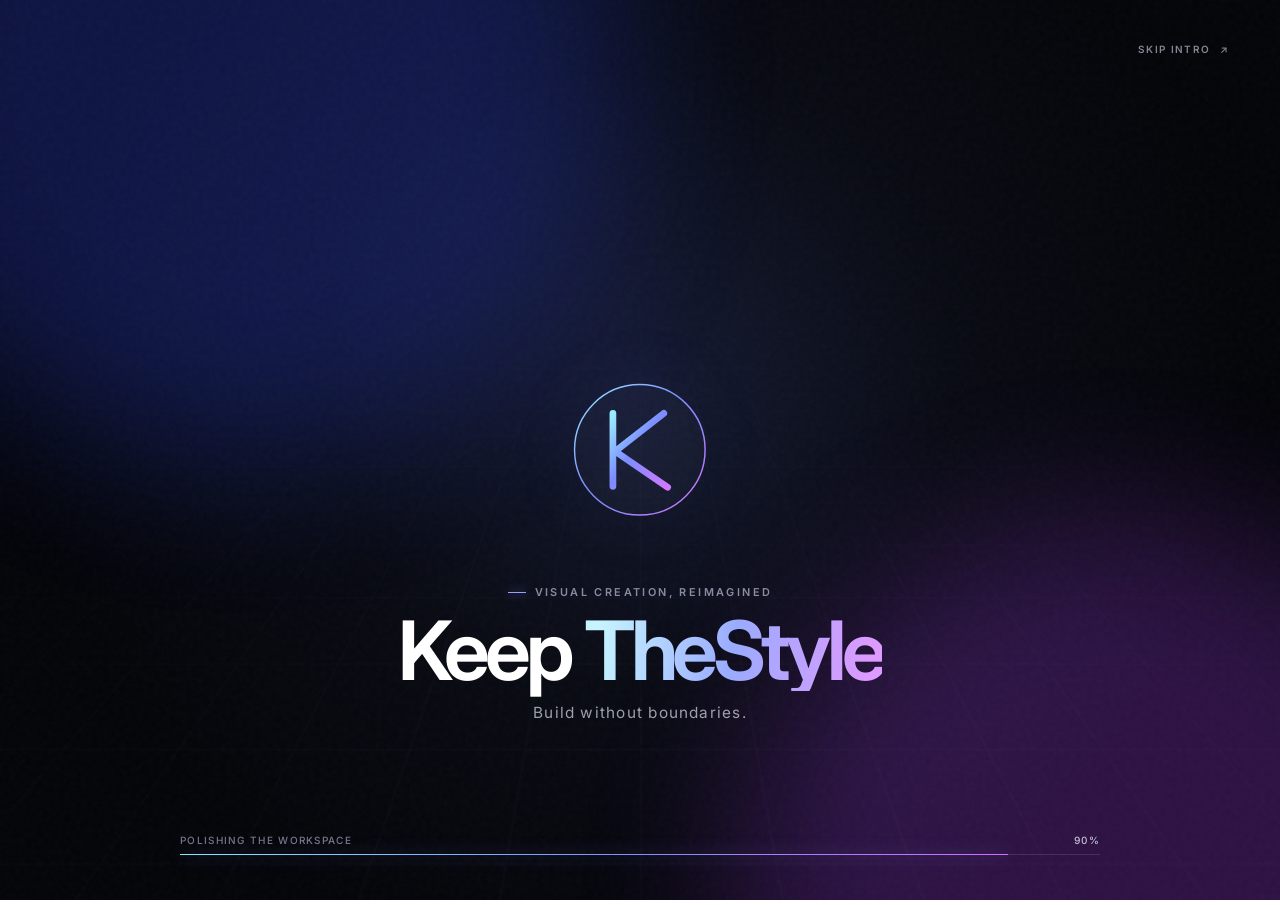
==== commit 49312c6a: "Add immersive optimized startup intro" ====
--- a/index.html
+++ b/index.html
@@ -7,14 +7,50 @@
     <link rel="preconnect" href="https://fonts.googleapis.com">
     <link rel="preconnect" href="https://fonts.gstatic.com" crossorigin>
     <link href="https://fonts.googleapis.com/css2?family=Bebas+Neue&family=DM+Sans:wght@300;400;500;600;700&family=Inter:wght@300;400;500;600;700&family=JetBrains+Mono:wght@300;400;500;700&family=Lora:wght@400;500;600;700&family=Merriweather:wght@300;400;700&family=Montserrat:wght@300;400;500;600;700&family=Nunito:wght@300;400;500;600;700&family=Open+Sans:wght@300;400;500;600;700&family=Oswald:wght@300;400;500;600;700&family=Playfair+Display:wght@400;600;700&family=Poppins:wght@300;400;500;600;700&family=Raleway:wght@300;400;500;600;700&family=Roboto:wght@300;400;500;700&family=Rubik:wght@300;400;500;600;700&family=Source+Sans+3:wght@300;400;500;600;700&display=swap" rel="stylesheet">
-    <link rel="stylesheet" href="css/main.css?v=2.0.0">
+    <link rel="stylesheet" href="css/main.css?v=2.4.0">
     <link rel="stylesheet" href="css/toolbar.css?v=1.7.0">
     <link rel="stylesheet" href="css/sidebar.css?v=1.7.0">
     <link rel="stylesheet" href="css/canvas.css?v=2.3.0">
     <link rel="stylesheet" href="css/properties.css?v=1.7.0">
     <link rel="stylesheet" href="css/code-panel.css?v=1.7.0">
 </head>
-<body>
+<body class="intro-active">
+    <section id="kts-intro" class="kts-intro" aria-label="KeepTheStyle introduction" aria-live="polite">
+        <div class="intro-ambient" aria-hidden="true">
+            <span class="intro-orb intro-orb-one"></span>
+            <span class="intro-orb intro-orb-two"></span>
+            <span class="intro-grid"></span>
+            <span class="intro-grain"></span>
+        </div>
+        <div class="intro-film" aria-hidden="true">
+            <svg class="intro-mark" viewBox="0 0 160 160" role="presentation">
+                <defs>
+                    <linearGradient id="intro-gradient" x1="0" y1="0" x2="1" y2="1">
+                        <stop offset="0" stop-color="#9cecff"/>
+                        <stop offset=".45" stop-color="#7c8cff"/>
+                        <stop offset="1" stop-color="#d278ff"/>
+                    </linearGradient>
+                </defs>
+                <path class="intro-mark-ring" d="M80 12a68 68 0 1 1 0 136 68 68 0 0 1 0-136Z"/>
+                <path class="intro-mark-k" d="M52 42v76M54 82l51-40M55 82l54 37"/>
+            </svg>
+            <div class="intro-frames">
+                <span class="intro-frame frame-one"></span>
+                <span class="intro-frame frame-two"></span>
+                <span class="intro-frame frame-three"></span>
+            </div>
+        </div>
+        <div class="intro-copy">
+            <p class="intro-kicker"><span></span> Visual creation, reimagined</p>
+            <h1><span>Keep</span><span>TheStyle</span></h1>
+            <p class="intro-tagline">Build without boundaries.</p>
+        </div>
+        <div class="intro-loader" role="status">
+            <div class="intro-loader-meta"><span class="intro-status">Preparing your canvas</span><output class="intro-percent">0%</output></div>
+            <div class="intro-progress"><span></span></div>
+        </div>
+        <button class="intro-skip" type="button" aria-label="Skip introduction">Skip intro <span aria-hidden="true">&#8599;</span></button>
+    </section>
     <div id="app">
         <!-- Top Toolbar -->
         <header id="toolbar">
@@ -123,6 +159,6 @@
     <script src="js/properties.js?v=2.3.0"></script>
     <script src="js/code-panel.js?v=2.1.0"></script>
     <script src="js/toolbar.js?v=2.1.0"></script>
-    <script src="js/main.js?v=2.3.0"></script>
+    <script src="js/main.js?v=2.4.0"></script>
 </body>
 </html>
--- a/css/main.css
+++ b/css/main.css
@@ -261,3 +261,54 @@
 @media (max-width: 1000px) { :root { --sidebar-width: 220px; } #right-sidebar { width: 300px; min-width: 300px; } }
 @media (max-width: 560px) { .settings-grid, .transition-settings { grid-template-columns: 1fr; } }
 @media (max-width: 560px) { .token-grid { grid-template-columns: 1fr 1fr; } }
+
+/* Cinematic startup intro: entirely GPU-friendly CSS/SVG, with no video payload. */
+body.intro-active #app { opacity: 0; transform: scale(1.012); }
+#app { transition: opacity 700ms cubic-bezier(.2,.8,.2,1), transform 900ms cubic-bezier(.2,.8,.2,1); }
+.kts-intro { position: fixed; inset: 0; z-index: 2147483646; overflow: hidden; display: grid; place-items: center; min-height: 100dvh; color: #f7f8ff; background: #05060a; isolation: isolate; transition: opacity 700ms cubic-bezier(.4,0,.2,1), visibility 700ms; }
+.kts-intro.is-leaving { opacity: 0; visibility: hidden; pointer-events: none; }
+.intro-ambient, .intro-film, .intro-copy { position: absolute; inset: 0; }
+.intro-ambient { overflow: hidden; background: radial-gradient(circle at 50% 42%, #151a32 0, #090b13 38%, #040509 74%); }
+.intro-orb { position: absolute; width: min(62vw, 780px); aspect-ratio: 1; border-radius: 50%; filter: blur(80px); opacity: .24; will-change: transform; }
+.intro-orb-one { top: -35%; left: -12%; background: #334cff; animation: intro-orbit-one 7s ease-in-out infinite alternate; }
+.intro-orb-two { right: -18%; bottom: -44%; background: #b142ff; animation: intro-orbit-two 8s ease-in-out infinite alternate; }
+.intro-grid { position: absolute; inset: -25%; opacity: .16; background-image: linear-gradient(rgba(139,153,255,.14) 1px, transparent 1px), linear-gradient(90deg, rgba(139,153,255,.14) 1px, transparent 1px); background-size: 64px 64px; mask-image: radial-gradient(circle at center, #000 0, transparent 62%); transform: perspective(700px) rotateX(62deg) translateY(24%); animation: intro-grid-drift 7s linear infinite; }
+.intro-grain { position: absolute; inset: 0; opacity: .035; background-image: url("data:image/svg+xml,%3Csvg viewBox='0 0 180 180' xmlns='http://www.w3.org/2000/svg'%3E%3Cfilter id='n'%3E%3CfeTurbulence type='fractalNoise' baseFrequency='.9' numOctaves='2' stitchTiles='stitch'/%3E%3C/filter%3E%3Crect width='100%25' height='100%25' filter='url(%23n)' opacity='.8'/%3E%3C/svg%3E"); pointer-events: none; }
+.intro-film { display: grid; place-items: center; pointer-events: none; }
+.intro-mark { width: clamp(116px, 12vw, 170px); overflow: visible; filter: drop-shadow(0 0 38px rgba(116,135,255,.28)); animation: intro-mark-arrive 1.25s cubic-bezier(.16,1,.3,1) both; }
+.intro-mark-ring { fill: rgba(255,255,255,.018); stroke: url(#intro-gradient); stroke-width: 1.5; stroke-dasharray: 430; stroke-dashoffset: 430; animation: intro-draw 1.6s .15s cubic-bezier(.4,0,.2,1) forwards; }
+.intro-mark-k { fill: none; stroke: url(#intro-gradient); stroke-width: 7; stroke-linecap: round; stroke-linejoin: round; stroke-dasharray: 190; stroke-dashoffset: 190; animation: intro-draw 1.15s .55s cubic-bezier(.4,0,.2,1) forwards; }
+.intro-frames { position: absolute; inset: 50% auto auto 50%; width: min(62vw, 760px); aspect-ratio: 1.7; transform: translate(-50%,-50%); }
+.intro-frame { position: absolute; inset: 0; border: 1px solid rgba(146,157,255,.12); border-radius: 32px; opacity: 0; }
+.frame-one { animation: intro-frame-out 2.9s .6s cubic-bezier(.16,1,.3,1) infinite; }
+.frame-two { animation: intro-frame-out 2.9s 1.25s cubic-bezier(.16,1,.3,1) infinite; }
+.frame-three { animation: intro-frame-out 2.9s 1.9s cubic-bezier(.16,1,.3,1) infinite; }
+.intro-copy { top: 50%; right: auto; bottom: auto; left: 50%; width: min(92vw, 820px); height: auto; text-align: center; transform: translate(-50%, clamp(98px, 15vh, 150px)); }
+.intro-kicker { display: flex; justify-content: center; align-items: center; gap: 9px; margin: 0 0 12px; color: rgba(225,229,255,.58); font-size: clamp(9px, .85vw, 12px); font-weight: 600; letter-spacing: .22em; text-transform: uppercase; opacity: 0; animation: intro-copy-up .8s 1.25s cubic-bezier(.16,1,.3,1) forwards; }
+.intro-kicker span { width: 18px; height: 1px; background: #93a1ff; box-shadow: 0 0 10px #7485ff; }
+.intro-copy h1 { display: flex; justify-content: center; gap: .18em; margin: 0; font-size: clamp(38px, 6.4vw, 88px); font-weight: 650; line-height: .98; letter-spacing: -.065em; }
+.intro-copy h1 span { display: inline-block; opacity: 0; transform: translateY(22px); animation: intro-word-up .9s cubic-bezier(.16,1,.3,1) forwards; }
+.intro-copy h1 span:first-child { color: #fff; animation-delay: 1.02s; }
+.intro-copy h1 span:last-child { color: transparent; background: linear-gradient(100deg,#c7f5ff 5%,#9aabff 50%,#dd9aff 95%); background-clip: text; -webkit-background-clip: text; animation-delay: 1.14s; }
+.intro-tagline { margin: 12px 0 0; color: rgba(234,236,255,.66); font-size: clamp(12px, 1.2vw, 16px); letter-spacing: .08em; opacity: 0; animation: intro-copy-up .8s 1.55s cubic-bezier(.16,1,.3,1) forwards; }
+.intro-loader { position: absolute; right: clamp(24px,5vw,72px); bottom: clamp(26px,5vh,54px); left: clamp(24px,5vw,72px); margin: auto; max-width: 920px; opacity: 0; animation: intro-copy-up .7s .55s ease forwards; }
+.intro-loader-meta { display: flex; justify-content: space-between; margin-bottom: 9px; color: rgba(221,225,255,.52); font: 500 10px/1 var(--font-family); letter-spacing: .13em; text-transform: uppercase; }
+.intro-percent { color: rgba(235,237,255,.8); font-variant-numeric: tabular-nums; }
+.intro-progress { height: 1px; overflow: visible; background: rgba(255,255,255,.12); }
+.intro-progress span { display: block; width: var(--intro-progress, 0%); height: 100%; background: linear-gradient(90deg,#7eeaff,#8290ff 55%,#d66dff); box-shadow: 0 0 16px rgba(133,145,255,.75); transition: width 260ms cubic-bezier(.4,0,.2,1); }
+.intro-skip { position: absolute; top: clamp(20px,4vh,42px); right: clamp(20px,4vw,54px); padding: 8px 0; border: 0; color: rgba(231,234,255,.56); background: transparent; font: 600 10px/1 var(--font-family); letter-spacing: .13em; text-transform: uppercase; cursor: pointer; transition: color 180ms, transform 180ms; }
+.intro-skip:hover, .intro-skip:focus-visible { color: #fff; transform: translateX(-3px); outline: none; }
+.intro-skip span { margin-left: 5px; }
+@keyframes intro-draw { to { stroke-dashoffset: 0; } }
+@keyframes intro-mark-arrive { from { opacity: 0; transform: scale(.72) rotate(-5deg); } to { opacity: 1; transform: scale(1); } }
+@keyframes intro-frame-out { 0% { opacity: 0; transform: scale(.18); border-radius: 50%; } 22% { opacity: .5; } 100% { opacity: 0; transform: scale(1); border-radius: 34px; } }
+@keyframes intro-word-up { to { opacity: 1; transform: translateY(0); } }
+@keyframes intro-copy-up { from { opacity: 0; transform: translateY(10px); } to { opacity: 1; transform: translateY(0); } }
+@keyframes intro-orbit-one { to { transform: translate3d(16vw,10vh,0) scale(1.15); } }
+@keyframes intro-orbit-two { to { transform: translate3d(-14vw,-8vh,0) scale(.9); } }
+@keyframes intro-grid-drift { to { background-position: 0 64px, 64px 0; } }
+@media (max-width: 640px) { .intro-copy { transform: translate(-50%,90px); } .intro-copy h1 { flex-direction: column; gap: 0; } .intro-frames { width: 88vw; } }
+@media (prefers-reduced-motion: reduce) {
+    .kts-intro *, .kts-intro *::before, .kts-intro *::after { animation-duration: .01ms !important; animation-delay: 0ms !important; animation-iteration-count: 1 !important; scroll-behavior: auto !important; }
+    .kts-intro, #app, .intro-progress span { transition-duration: 120ms !important; }
+}
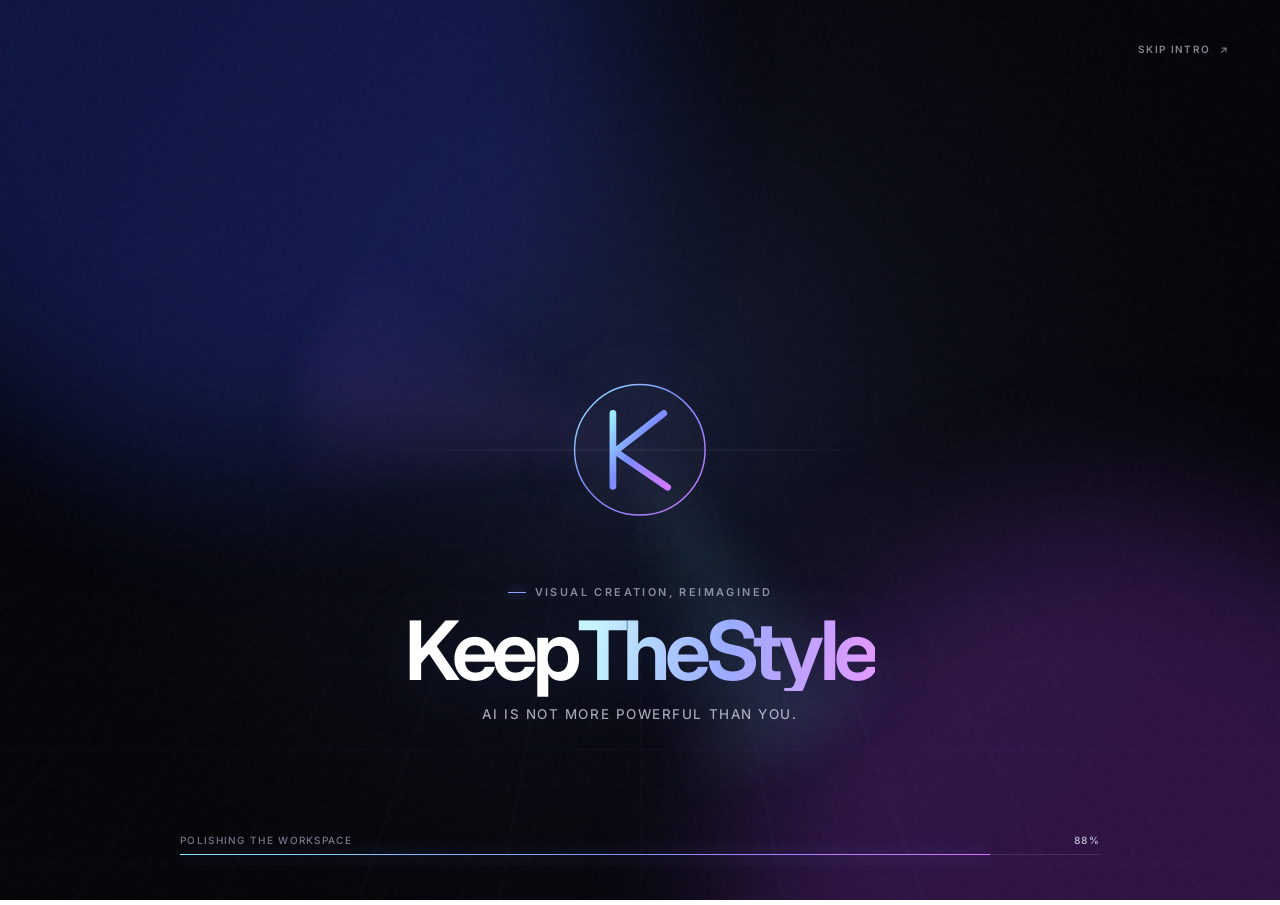
==== commit cb770a35: "Refine intro motion graphics and messaging" ====
--- a/index.html
+++ b/index.html
@@ -23,6 +23,9 @@
             <span class="intro-grain"></span>
         </div>
         <div class="intro-film" aria-hidden="true">
+            <div class="intro-streaks">
+                <span></span><span></span><span></span><span></span><span></span>
+            </div>
             <svg class="intro-mark" viewBox="0 0 160 160" role="presentation">
                 <defs>
                     <linearGradient id="intro-gradient" x1="0" y1="0" x2="1" y2="1">
@@ -43,7 +46,7 @@
         <div class="intro-copy">
             <p class="intro-kicker"><span></span> Visual creation, reimagined</p>
             <h1><span>Keep</span><span>TheStyle</span></h1>
-            <p class="intro-tagline">Build without boundaries.</p>
+            <p class="intro-tagline">AI Is Not More Powerful Than You.</p>
         </div>
         <div class="intro-loader" role="status">
             <div class="intro-loader-meta"><span class="intro-status">Preparing your canvas</span><output class="intro-percent">0%</output></div>
--- a/css/main.css
+++ b/css/main.css
@@ -274,8 +274,10 @@
 .intro-orb-two { right: -18%; bottom: -44%; background: #b142ff; animation: intro-orbit-two 8s ease-in-out infinite alternate; }
 .intro-grid { position: absolute; inset: -25%; opacity: .16; background-image: linear-gradient(rgba(139,153,255,.14) 1px, transparent 1px), linear-gradient(90deg, rgba(139,153,255,.14) 1px, transparent 1px); background-size: 64px 64px; mask-image: radial-gradient(circle at center, #000 0, transparent 62%); transform: perspective(700px) rotateX(62deg) translateY(24%); animation: intro-grid-drift 7s linear infinite; }
 .intro-grain { position: absolute; inset: 0; opacity: .035; background-image: url("data:image/svg+xml,%3Csvg viewBox='0 0 180 180' xmlns='http://www.w3.org/2000/svg'%3E%3Cfilter id='n'%3E%3CfeTurbulence type='fractalNoise' baseFrequency='.9' numOctaves='2' stitchTiles='stitch'/%3E%3C/filter%3E%3Crect width='100%25' height='100%25' filter='url(%23n)' opacity='.8'/%3E%3C/svg%3E"); pointer-events: none; }
-.intro-film { display: grid; place-items: center; pointer-events: none; }
-.intro-mark { width: clamp(116px, 12vw, 170px); overflow: visible; filter: drop-shadow(0 0 38px rgba(116,135,255,.28)); animation: intro-mark-arrive 1.25s cubic-bezier(.16,1,.3,1) both; }
+.intro-film { display: grid; place-items: center; overflow: hidden; pointer-events: none; perspective: 1000px; }
+.intro-film::before { content: ''; position: absolute; width: min(58vw,680px); aspect-ratio: 1; border-radius: 50%; background: conic-gradient(from 0deg,transparent 0 36%,rgba(120,235,255,.16) 42%,transparent 49% 72%,rgba(190,108,255,.13) 78%,transparent 86%); filter: blur(22px); opacity: 0; animation: intro-halo 7s .35s linear infinite, intro-halo-in 1.2s .35s ease forwards; }
+.intro-film::after { content: ''; position: absolute; top: 50%; left: 50%; width: min(78vw,1000px); height: 1px; background: linear-gradient(90deg,transparent,rgba(146,221,255,.08) 22%,rgba(255,255,255,.65) 50%,rgba(185,131,255,.08) 78%,transparent); box-shadow: 0 0 26px rgba(127,159,255,.45); opacity: 0; transform: translate(-50%,-50%) scaleX(.05); animation: intro-horizon 1.35s .72s cubic-bezier(.16,1,.3,1) forwards; }
+.intro-mark { width: clamp(116px, 12vw, 170px); overflow: visible; filter: drop-shadow(0 0 38px rgba(116,135,255,.28)); will-change: transform,opacity; animation: intro-mark-arrive 1.25s cubic-bezier(.16,1,.3,1) both, intro-mark-breathe 3.8s 1.25s ease-in-out infinite; }
 .intro-mark-ring { fill: rgba(255,255,255,.018); stroke: url(#intro-gradient); stroke-width: 1.5; stroke-dasharray: 430; stroke-dashoffset: 430; animation: intro-draw 1.6s .15s cubic-bezier(.4,0,.2,1) forwards; }
 .intro-mark-k { fill: none; stroke: url(#intro-gradient); stroke-width: 7; stroke-linecap: round; stroke-linejoin: round; stroke-dasharray: 190; stroke-dashoffset: 190; animation: intro-draw 1.15s .55s cubic-bezier(.4,0,.2,1) forwards; }
 .intro-frames { position: absolute; inset: 50% auto auto 50%; width: min(62vw, 760px); aspect-ratio: 1.7; transform: translate(-50%,-50%); }
@@ -283,14 +285,22 @@
 .frame-one { animation: intro-frame-out 2.9s .6s cubic-bezier(.16,1,.3,1) infinite; }
 .frame-two { animation: intro-frame-out 2.9s 1.25s cubic-bezier(.16,1,.3,1) infinite; }
 .frame-three { animation: intro-frame-out 2.9s 1.9s cubic-bezier(.16,1,.3,1) infinite; }
+.intro-streaks { position: absolute; inset: 50% auto auto 50%; width: min(90vw,1100px); height: min(70vh,700px); transform: translate(-50%,-50%) rotate(-12deg); }
+.intro-streaks span { position: absolute; left: -20%; width: clamp(120px,22vw,300px); height: 1px; opacity: 0; background: linear-gradient(90deg,transparent,rgba(182,231,255,.75),transparent); filter: drop-shadow(0 0 5px rgba(117,174,255,.7)); animation: intro-streak 2.7s cubic-bezier(.2,.7,.2,1) infinite; }
+.intro-streaks span:nth-child(1) { top: 12%; animation-delay: .15s; }
+.intro-streaks span:nth-child(2) { top: 31%; width: 18vw; animation-delay: 1.1s; }
+.intro-streaks span:nth-child(3) { top: 53%; width: 30vw; animation-delay: .65s; }
+.intro-streaks span:nth-child(4) { top: 72%; animation-delay: 1.7s; }
+.intro-streaks span:nth-child(5) { top: 88%; width: 14vw; animation-delay: 2.15s; }
 .intro-copy { top: 50%; right: auto; bottom: auto; left: 50%; width: min(92vw, 820px); height: auto; text-align: center; transform: translate(-50%, clamp(98px, 15vh, 150px)); }
 .intro-kicker { display: flex; justify-content: center; align-items: center; gap: 9px; margin: 0 0 12px; color: rgba(225,229,255,.58); font-size: clamp(9px, .85vw, 12px); font-weight: 600; letter-spacing: .22em; text-transform: uppercase; opacity: 0; animation: intro-copy-up .8s 1.25s cubic-bezier(.16,1,.3,1) forwards; }
 .intro-kicker span { width: 18px; height: 1px; background: #93a1ff; box-shadow: 0 0 10px #7485ff; }
-.intro-copy h1 { display: flex; justify-content: center; gap: .18em; margin: 0; font-size: clamp(38px, 6.4vw, 88px); font-weight: 650; line-height: .98; letter-spacing: -.065em; }
+.intro-copy h1 { position: relative; display: flex; justify-content: center; gap: 0; margin: 0; font-size: clamp(38px, 6.4vw, 88px); font-weight: 650; line-height: .98; letter-spacing: -.065em; filter: drop-shadow(0 10px 35px rgba(85,103,255,.14)); }
+.intro-copy h1::after { content: ''; position: absolute; inset: -25% 0; background: linear-gradient(105deg,transparent 35%,rgba(255,255,255,.38) 48%,transparent 61%); transform: translateX(-120%) skewX(-12deg); mask-image: linear-gradient(#000,#000); mix-blend-mode: screen; animation: intro-title-sheen 1.2s 1.55s cubic-bezier(.4,0,.2,1) forwards; }
 .intro-copy h1 span { display: inline-block; opacity: 0; transform: translateY(22px); animation: intro-word-up .9s cubic-bezier(.16,1,.3,1) forwards; }
 .intro-copy h1 span:first-child { color: #fff; animation-delay: 1.02s; }
 .intro-copy h1 span:last-child { color: transparent; background: linear-gradient(100deg,#c7f5ff 5%,#9aabff 50%,#dd9aff 95%); background-clip: text; -webkit-background-clip: text; animation-delay: 1.14s; }
-.intro-tagline { margin: 12px 0 0; color: rgba(234,236,255,.66); font-size: clamp(12px, 1.2vw, 16px); letter-spacing: .08em; opacity: 0; animation: intro-copy-up .8s 1.55s cubic-bezier(.16,1,.3,1) forwards; }
+.intro-tagline { margin: 15px 0 0; color: rgba(238,240,255,.7); font-size: clamp(11px, 1.05vw, 15px); font-weight: 450; letter-spacing: .115em; text-transform: uppercase; opacity: 0; animation: intro-quote-reveal 1s 1.48s cubic-bezier(.16,1,.3,1) forwards; }
 .intro-loader { position: absolute; right: clamp(24px,5vw,72px); bottom: clamp(26px,5vh,54px); left: clamp(24px,5vw,72px); margin: auto; max-width: 920px; opacity: 0; animation: intro-copy-up .7s .55s ease forwards; }
 .intro-loader-meta { display: flex; justify-content: space-between; margin-bottom: 9px; color: rgba(221,225,255,.52); font: 500 10px/1 var(--font-family); letter-spacing: .13em; text-transform: uppercase; }
 .intro-percent { color: rgba(235,237,255,.8); font-variant-numeric: tabular-nums; }
@@ -307,7 +317,14 @@
 @keyframes intro-orbit-one { to { transform: translate3d(16vw,10vh,0) scale(1.15); } }
 @keyframes intro-orbit-two { to { transform: translate3d(-14vw,-8vh,0) scale(.9); } }
 @keyframes intro-grid-drift { to { background-position: 0 64px, 64px 0; } }
-@media (max-width: 640px) { .intro-copy { transform: translate(-50%,90px); } .intro-copy h1 { flex-direction: column; gap: 0; } .intro-frames { width: 88vw; } }
+@keyframes intro-halo { to { transform: rotate(360deg); } }
+@keyframes intro-halo-in { to { opacity: .72; } }
+@keyframes intro-horizon { 45% { opacity: 1; } 100% { opacity: .18; transform: translate(-50%,-50%) scaleX(1); } }
+@keyframes intro-mark-breathe { 0%,100% { transform: translateY(0) scale(1); filter: drop-shadow(0 0 30px rgba(116,135,255,.24)); } 50% { transform: translateY(-5px) scale(1.018); filter: drop-shadow(0 0 48px rgba(128,144,255,.4)); } }
+@keyframes intro-streak { 0% { opacity: 0; transform: translate3d(0,0,0) scaleX(.3); } 18% { opacity: .7; } 68%,100% { opacity: 0; transform: translate3d(1300px,0,0) scaleX(1.2); } }
+@keyframes intro-title-sheen { to { transform: translateX(120%) skewX(-12deg); } }
+@keyframes intro-quote-reveal { from { opacity: 0; letter-spacing: .24em; transform: translateY(12px); filter: blur(7px); } to { opacity: 1; letter-spacing: .115em; transform: translateY(0); filter: blur(0); } }
+@media (max-width: 640px) { .intro-copy { transform: translate(-50%,90px); } .intro-copy h1 { font-size: clamp(36px,11.5vw,64px); } .intro-tagline { padding: 0 18px; line-height: 1.6; } .intro-frames { width: 88vw; } }
 @media (prefers-reduced-motion: reduce) {
     .kts-intro *, .kts-intro *::before, .kts-intro *::after { animation-duration: .01ms !important; animation-delay: 0ms !important; animation-iteration-count: 1 !important; scroll-behavior: auto !important; }
     .kts-intro, #app, .intro-progress span { transition-duration: 120ms !important; }
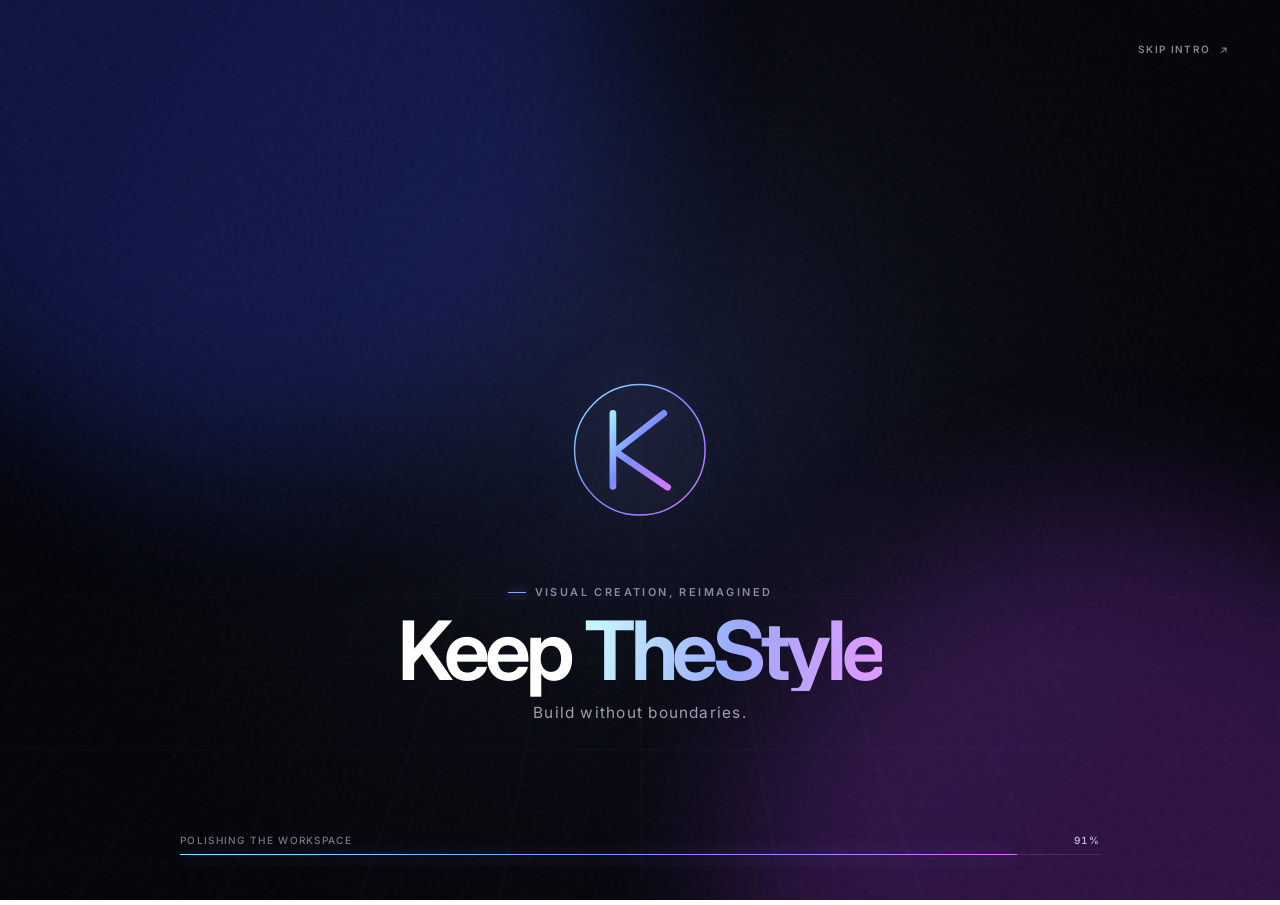
==== commit 8396c750: "Revert "Refine intro motion graphics and messaging" This reverts commit cb770a35831f52eb2db11d1c7778" ====
--- a/index.html
+++ b/index.html
@@ -23,9 +23,6 @@
             <span class="intro-grain"></span>
         </div>
         <div class="intro-film" aria-hidden="true">
-            <div class="intro-streaks">
-                <span></span><span></span><span></span><span></span><span></span>
-            </div>
             <svg class="intro-mark" viewBox="0 0 160 160" role="presentation">
                 <defs>
                     <linearGradient id="intro-gradient" x1="0" y1="0" x2="1" y2="1">
@@ -46,7 +43,7 @@
         <div class="intro-copy">
             <p class="intro-kicker"><span></span> Visual creation, reimagined</p>
             <h1><span>Keep</span><span>TheStyle</span></h1>
-            <p class="intro-tagline">AI Is Not More Powerful Than You.</p>
+            <p class="intro-tagline">Build without boundaries.</p>
         </div>
         <div class="intro-loader" role="status">
             <div class="intro-loader-meta"><span class="intro-status">Preparing your canvas</span><output class="intro-percent">0%</output></div>
--- a/css/main.css
+++ b/css/main.css
@@ -274,10 +274,8 @@
 .intro-orb-two { right: -18%; bottom: -44%; background: #b142ff; animation: intro-orbit-two 8s ease-in-out infinite alternate; }
 .intro-grid { position: absolute; inset: -25%; opacity: .16; background-image: linear-gradient(rgba(139,153,255,.14) 1px, transparent 1px), linear-gradient(90deg, rgba(139,153,255,.14) 1px, transparent 1px); background-size: 64px 64px; mask-image: radial-gradient(circle at center, #000 0, transparent 62%); transform: perspective(700px) rotateX(62deg) translateY(24%); animation: intro-grid-drift 7s linear infinite; }
 .intro-grain { position: absolute; inset: 0; opacity: .035; background-image: url("data:image/svg+xml,%3Csvg viewBox='0 0 180 180' xmlns='http://www.w3.org/2000/svg'%3E%3Cfilter id='n'%3E%3CfeTurbulence type='fractalNoise' baseFrequency='.9' numOctaves='2' stitchTiles='stitch'/%3E%3C/filter%3E%3Crect width='100%25' height='100%25' filter='url(%23n)' opacity='.8'/%3E%3C/svg%3E"); pointer-events: none; }
-.intro-film { display: grid; place-items: center; overflow: hidden; pointer-events: none; perspective: 1000px; }
-.intro-film::before { content: ''; position: absolute; width: min(58vw,680px); aspect-ratio: 1; border-radius: 50%; background: conic-gradient(from 0deg,transparent 0 36%,rgba(120,235,255,.16) 42%,transparent 49% 72%,rgba(190,108,255,.13) 78%,transparent 86%); filter: blur(22px); opacity: 0; animation: intro-halo 7s .35s linear infinite, intro-halo-in 1.2s .35s ease forwards; }
-.intro-film::after { content: ''; position: absolute; top: 50%; left: 50%; width: min(78vw,1000px); height: 1px; background: linear-gradient(90deg,transparent,rgba(146,221,255,.08) 22%,rgba(255,255,255,.65) 50%,rgba(185,131,255,.08) 78%,transparent); box-shadow: 0 0 26px rgba(127,159,255,.45); opacity: 0; transform: translate(-50%,-50%) scaleX(.05); animation: intro-horizon 1.35s .72s cubic-bezier(.16,1,.3,1) forwards; }
-.intro-mark { width: clamp(116px, 12vw, 170px); overflow: visible; filter: drop-shadow(0 0 38px rgba(116,135,255,.28)); will-change: transform,opacity; animation: intro-mark-arrive 1.25s cubic-bezier(.16,1,.3,1) both, intro-mark-breathe 3.8s 1.25s ease-in-out infinite; }
+.intro-film { display: grid; place-items: center; pointer-events: none; }
+.intro-mark { width: clamp(116px, 12vw, 170px); overflow: visible; filter: drop-shadow(0 0 38px rgba(116,135,255,.28)); animation: intro-mark-arrive 1.25s cubic-bezier(.16,1,.3,1) both; }
 .intro-mark-ring { fill: rgba(255,255,255,.018); stroke: url(#intro-gradient); stroke-width: 1.5; stroke-dasharray: 430; stroke-dashoffset: 430; animation: intro-draw 1.6s .15s cubic-bezier(.4,0,.2,1) forwards; }
 .intro-mark-k { fill: none; stroke: url(#intro-gradient); stroke-width: 7; stroke-linecap: round; stroke-linejoin: round; stroke-dasharray: 190; stroke-dashoffset: 190; animation: intro-draw 1.15s .55s cubic-bezier(.4,0,.2,1) forwards; }
 .intro-frames { position: absolute; inset: 50% auto auto 50%; width: min(62vw, 760px); aspect-ratio: 1.7; transform: translate(-50%,-50%); }
@@ -285,22 +283,14 @@
 .frame-one { animation: intro-frame-out 2.9s .6s cubic-bezier(.16,1,.3,1) infinite; }
 .frame-two { animation: intro-frame-out 2.9s 1.25s cubic-bezier(.16,1,.3,1) infinite; }
 .frame-three { animation: intro-frame-out 2.9s 1.9s cubic-bezier(.16,1,.3,1) infinite; }
-.intro-streaks { position: absolute; inset: 50% auto auto 50%; width: min(90vw,1100px); height: min(70vh,700px); transform: translate(-50%,-50%) rotate(-12deg); }
-.intro-streaks span { position: absolute; left: -20%; width: clamp(120px,22vw,300px); height: 1px; opacity: 0; background: linear-gradient(90deg,transparent,rgba(182,231,255,.75),transparent); filter: drop-shadow(0 0 5px rgba(117,174,255,.7)); animation: intro-streak 2.7s cubic-bezier(.2,.7,.2,1) infinite; }
-.intro-streaks span:nth-child(1) { top: 12%; animation-delay: .15s; }
-.intro-streaks span:nth-child(2) { top: 31%; width: 18vw; animation-delay: 1.1s; }
-.intro-streaks span:nth-child(3) { top: 53%; width: 30vw; animation-delay: .65s; }
-.intro-streaks span:nth-child(4) { top: 72%; animation-delay: 1.7s; }
-.intro-streaks span:nth-child(5) { top: 88%; width: 14vw; animation-delay: 2.15s; }
 .intro-copy { top: 50%; right: auto; bottom: auto; left: 50%; width: min(92vw, 820px); height: auto; text-align: center; transform: translate(-50%, clamp(98px, 15vh, 150px)); }
 .intro-kicker { display: flex; justify-content: center; align-items: center; gap: 9px; margin: 0 0 12px; color: rgba(225,229,255,.58); font-size: clamp(9px, .85vw, 12px); font-weight: 600; letter-spacing: .22em; text-transform: uppercase; opacity: 0; animation: intro-copy-up .8s 1.25s cubic-bezier(.16,1,.3,1) forwards; }
 .intro-kicker span { width: 18px; height: 1px; background: #93a1ff; box-shadow: 0 0 10px #7485ff; }
-.intro-copy h1 { position: relative; display: flex; justify-content: center; gap: 0; margin: 0; font-size: clamp(38px, 6.4vw, 88px); font-weight: 650; line-height: .98; letter-spacing: -.065em; filter: drop-shadow(0 10px 35px rgba(85,103,255,.14)); }
-.intro-copy h1::after { content: ''; position: absolute; inset: -25% 0; background: linear-gradient(105deg,transparent 35%,rgba(255,255,255,.38) 48%,transparent 61%); transform: translateX(-120%) skewX(-12deg); mask-image: linear-gradient(#000,#000); mix-blend-mode: screen; animation: intro-title-sheen 1.2s 1.55s cubic-bezier(.4,0,.2,1) forwards; }
+.intro-copy h1 { display: flex; justify-content: center; gap: .18em; margin: 0; font-size: clamp(38px, 6.4vw, 88px); font-weight: 650; line-height: .98; letter-spacing: -.065em; }
 .intro-copy h1 span { display: inline-block; opacity: 0; transform: translateY(22px); animation: intro-word-up .9s cubic-bezier(.16,1,.3,1) forwards; }
 .intro-copy h1 span:first-child { color: #fff; animation-delay: 1.02s; }
 .intro-copy h1 span:last-child { color: transparent; background: linear-gradient(100deg,#c7f5ff 5%,#9aabff 50%,#dd9aff 95%); background-clip: text; -webkit-background-clip: text; animation-delay: 1.14s; }
-.intro-tagline { margin: 15px 0 0; color: rgba(238,240,255,.7); font-size: clamp(11px, 1.05vw, 15px); font-weight: 450; letter-spacing: .115em; text-transform: uppercase; opacity: 0; animation: intro-quote-reveal 1s 1.48s cubic-bezier(.16,1,.3,1) forwards; }
+.intro-tagline { margin: 12px 0 0; color: rgba(234,236,255,.66); font-size: clamp(12px, 1.2vw, 16px); letter-spacing: .08em; opacity: 0; animation: intro-copy-up .8s 1.55s cubic-bezier(.16,1,.3,1) forwards; }
 .intro-loader { position: absolute; right: clamp(24px,5vw,72px); bottom: clamp(26px,5vh,54px); left: clamp(24px,5vw,72px); margin: auto; max-width: 920px; opacity: 0; animation: intro-copy-up .7s .55s ease forwards; }
 .intro-loader-meta { display: flex; justify-content: space-between; margin-bottom: 9px; color: rgba(221,225,255,.52); font: 500 10px/1 var(--font-family); letter-spacing: .13em; text-transform: uppercase; }
 .intro-percent { color: rgba(235,237,255,.8); font-variant-numeric: tabular-nums; }
@@ -317,14 +307,7 @@
 @keyframes intro-orbit-one { to { transform: translate3d(16vw,10vh,0) scale(1.15); } }
 @keyframes intro-orbit-two { to { transform: translate3d(-14vw,-8vh,0) scale(.9); } }
 @keyframes intro-grid-drift { to { background-position: 0 64px, 64px 0; } }
-@keyframes intro-halo { to { transform: rotate(360deg); } }
-@keyframes intro-halo-in { to { opacity: .72; } }
-@keyframes intro-horizon { 45% { opacity: 1; } 100% { opacity: .18; transform: translate(-50%,-50%) scaleX(1); } }
-@keyframes intro-mark-breathe { 0%,100% { transform: translateY(0) scale(1); filter: drop-shadow(0 0 30px rgba(116,135,255,.24)); } 50% { transform: translateY(-5px) scale(1.018); filter: drop-shadow(0 0 48px rgba(128,144,255,.4)); } }
-@keyframes intro-streak { 0% { opacity: 0; transform: translate3d(0,0,0) scaleX(.3); } 18% { opacity: .7; } 68%,100% { opacity: 0; transform: translate3d(1300px,0,0) scaleX(1.2); } }
-@keyframes intro-title-sheen { to { transform: translateX(120%) skewX(-12deg); } }
-@keyframes intro-quote-reveal { from { opacity: 0; letter-spacing: .24em; transform: translateY(12px); filter: blur(7px); } to { opacity: 1; letter-spacing: .115em; transform: translateY(0); filter: blur(0); } }
-@media (max-width: 640px) { .intro-copy { transform: translate(-50%,90px); } .intro-copy h1 { font-size: clamp(36px,11.5vw,64px); } .intro-tagline { padding: 0 18px; line-height: 1.6; } .intro-frames { width: 88vw; } }
+@media (max-width: 640px) { .intro-copy { transform: translate(-50%,90px); } .intro-copy h1 { flex-direction: column; gap: 0; } .intro-frames { width: 88vw; } }
 @media (prefers-reduced-motion: reduce) {
     .kts-intro *, .kts-intro *::before, .kts-intro *::after { animation-duration: .01ms !important; animation-delay: 0ms !important; animation-iteration-count: 1 !important; scroll-behavior: auto !important; }
     .kts-intro, #app, .intro-progress span { transition-duration: 120ms !important; }
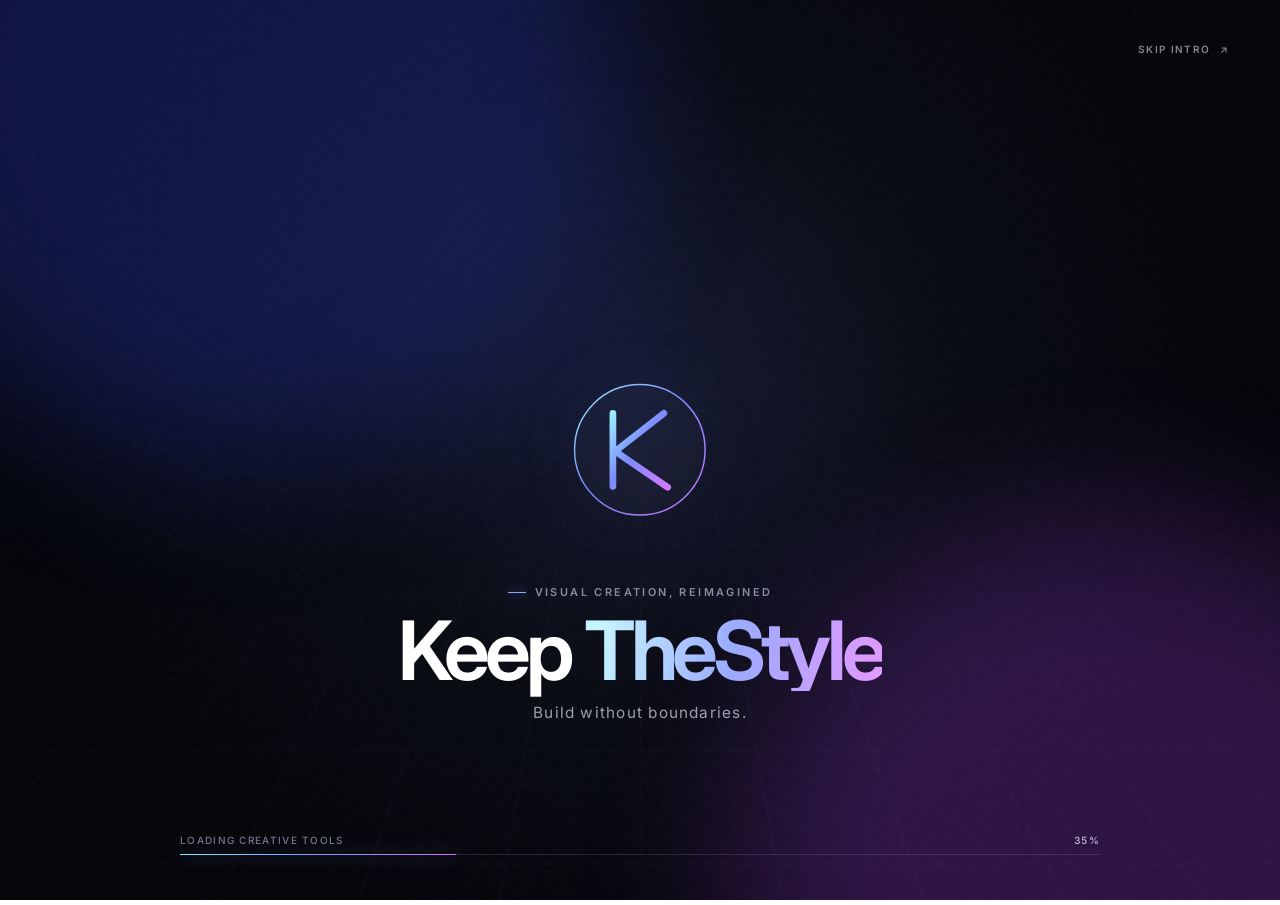
==== commit bda0c09c: "Separate and extend interactive startup intro" ====
--- a/index.html
+++ b/index.html
@@ -7,7 +7,7 @@
     <link rel="preconnect" href="https://fonts.googleapis.com">
     <link rel="preconnect" href="https://fonts.gstatic.com" crossorigin>
     <link href="https://fonts.googleapis.com/css2?family=Bebas+Neue&family=DM+Sans:wght@300;400;500;600;700&family=Inter:wght@300;400;500;600;700&family=JetBrains+Mono:wght@300;400;500;700&family=Lora:wght@400;500;600;700&family=Merriweather:wght@300;400;700&family=Montserrat:wght@300;400;500;600;700&family=Nunito:wght@300;400;500;600;700&family=Open+Sans:wght@300;400;500;600;700&family=Oswald:wght@300;400;500;600;700&family=Playfair+Display:wght@400;600;700&family=Poppins:wght@300;400;500;600;700&family=Raleway:wght@300;400;500;600;700&family=Roboto:wght@300;400;500;700&family=Rubik:wght@300;400;500;600;700&family=Source+Sans+3:wght@300;400;500;600;700&display=swap" rel="stylesheet">
-    <link rel="stylesheet" href="css/main.css?v=2.4.0">
+    <link rel="stylesheet" href="css/main.css?v=2.5.0">
     <link rel="stylesheet" href="css/toolbar.css?v=1.7.0">
     <link rel="stylesheet" href="css/sidebar.css?v=1.7.0">
     <link rel="stylesheet" href="css/canvas.css?v=2.3.0">
@@ -15,42 +15,6 @@
     <link rel="stylesheet" href="css/code-panel.css?v=1.7.0">
 </head>
 <body class="intro-active">
-    <section id="kts-intro" class="kts-intro" aria-label="KeepTheStyle introduction" aria-live="polite">
-        <div class="intro-ambient" aria-hidden="true">
-            <span class="intro-orb intro-orb-one"></span>
-            <span class="intro-orb intro-orb-two"></span>
-            <span class="intro-grid"></span>
-            <span class="intro-grain"></span>
-        </div>
-        <div class="intro-film" aria-hidden="true">
-            <svg class="intro-mark" viewBox="0 0 160 160" role="presentation">
-                <defs>
-                    <linearGradient id="intro-gradient" x1="0" y1="0" x2="1" y2="1">
-                        <stop offset="0" stop-color="#9cecff"/>
-                        <stop offset=".45" stop-color="#7c8cff"/>
-                        <stop offset="1" stop-color="#d278ff"/>
-                    </linearGradient>
-                </defs>
-                <path class="intro-mark-ring" d="M80 12a68 68 0 1 1 0 136 68 68 0 0 1 0-136Z"/>
-                <path class="intro-mark-k" d="M52 42v76M54 82l51-40M55 82l54 37"/>
-            </svg>
-            <div class="intro-frames">
-                <span class="intro-frame frame-one"></span>
-                <span class="intro-frame frame-two"></span>
-                <span class="intro-frame frame-three"></span>
-            </div>
-        </div>
-        <div class="intro-copy">
-            <p class="intro-kicker"><span></span> Visual creation, reimagined</p>
-            <h1><span>Keep</span><span>TheStyle</span></h1>
-            <p class="intro-tagline">Build without boundaries.</p>
-        </div>
-        <div class="intro-loader" role="status">
-            <div class="intro-loader-meta"><span class="intro-status">Preparing your canvas</span><output class="intro-percent">0%</output></div>
-            <div class="intro-progress"><span></span></div>
-        </div>
-        <button class="intro-skip" type="button" aria-label="Skip introduction">Skip intro <span aria-hidden="true">&#8599;</span></button>
-    </section>
     <div id="app">
         <!-- Top Toolbar -->
         <header id="toolbar">
@@ -159,6 +123,6 @@
     <script src="js/properties.js?v=2.3.0"></script>
     <script src="js/code-panel.js?v=2.1.0"></script>
     <script src="js/toolbar.js?v=2.1.0"></script>
-    <script src="js/main.js?v=2.4.0"></script>
+    <script src="js/main.js?v=2.5.0"></script>
 </body>
 </html>
--- a/css/main.css
+++ b/css/main.css
@@ -265,50 +265,3 @@
 /* Cinematic startup intro: entirely GPU-friendly CSS/SVG, with no video payload. */
 body.intro-active #app { opacity: 0; transform: scale(1.012); }
 #app { transition: opacity 700ms cubic-bezier(.2,.8,.2,1), transform 900ms cubic-bezier(.2,.8,.2,1); }
-.kts-intro { position: fixed; inset: 0; z-index: 2147483646; overflow: hidden; display: grid; place-items: center; min-height: 100dvh; color: #f7f8ff; background: #05060a; isolation: isolate; transition: opacity 700ms cubic-bezier(.4,0,.2,1), visibility 700ms; }
-.kts-intro.is-leaving { opacity: 0; visibility: hidden; pointer-events: none; }
-.intro-ambient, .intro-film, .intro-copy { position: absolute; inset: 0; }
-.intro-ambient { overflow: hidden; background: radial-gradient(circle at 50% 42%, #151a32 0, #090b13 38%, #040509 74%); }
-.intro-orb { position: absolute; width: min(62vw, 780px); aspect-ratio: 1; border-radius: 50%; filter: blur(80px); opacity: .24; will-change: transform; }
-.intro-orb-one { top: -35%; left: -12%; background: #334cff; animation: intro-orbit-one 7s ease-in-out infinite alternate; }
-.intro-orb-two { right: -18%; bottom: -44%; background: #b142ff; animation: intro-orbit-two 8s ease-in-out infinite alternate; }
-.intro-grid { position: absolute; inset: -25%; opacity: .16; background-image: linear-gradient(rgba(139,153,255,.14) 1px, transparent 1px), linear-gradient(90deg, rgba(139,153,255,.14) 1px, transparent 1px); background-size: 64px 64px; mask-image: radial-gradient(circle at center, #000 0, transparent 62%); transform: perspective(700px) rotateX(62deg) translateY(24%); animation: intro-grid-drift 7s linear infinite; }
-.intro-grain { position: absolute; inset: 0; opacity: .035; background-image: url("data:image/svg+xml,%3Csvg viewBox='0 0 180 180' xmlns='http://www.w3.org/2000/svg'%3E%3Cfilter id='n'%3E%3CfeTurbulence type='fractalNoise' baseFrequency='.9' numOctaves='2' stitchTiles='stitch'/%3E%3C/filter%3E%3Crect width='100%25' height='100%25' filter='url(%23n)' opacity='.8'/%3E%3C/svg%3E"); pointer-events: none; }
-.intro-film { display: grid; place-items: center; pointer-events: none; }
-.intro-mark { width: clamp(116px, 12vw, 170px); overflow: visible; filter: drop-shadow(0 0 38px rgba(116,135,255,.28)); animation: intro-mark-arrive 1.25s cubic-bezier(.16,1,.3,1) both; }
-.intro-mark-ring { fill: rgba(255,255,255,.018); stroke: url(#intro-gradient); stroke-width: 1.5; stroke-dasharray: 430; stroke-dashoffset: 430; animation: intro-draw 1.6s .15s cubic-bezier(.4,0,.2,1) forwards; }
-.intro-mark-k { fill: none; stroke: url(#intro-gradient); stroke-width: 7; stroke-linecap: round; stroke-linejoin: round; stroke-dasharray: 190; stroke-dashoffset: 190; animation: intro-draw 1.15s .55s cubic-bezier(.4,0,.2,1) forwards; }
-.intro-frames { position: absolute; inset: 50% auto auto 50%; width: min(62vw, 760px); aspect-ratio: 1.7; transform: translate(-50%,-50%); }
-.intro-frame { position: absolute; inset: 0; border: 1px solid rgba(146,157,255,.12); border-radius: 32px; opacity: 0; }
-.frame-one { animation: intro-frame-out 2.9s .6s cubic-bezier(.16,1,.3,1) infinite; }
-.frame-two { animation: intro-frame-out 2.9s 1.25s cubic-bezier(.16,1,.3,1) infinite; }
-.frame-three { animation: intro-frame-out 2.9s 1.9s cubic-bezier(.16,1,.3,1) infinite; }
-.intro-copy { top: 50%; right: auto; bottom: auto; left: 50%; width: min(92vw, 820px); height: auto; text-align: center; transform: translate(-50%, clamp(98px, 15vh, 150px)); }
-.intro-kicker { display: flex; justify-content: center; align-items: center; gap: 9px; margin: 0 0 12px; color: rgba(225,229,255,.58); font-size: clamp(9px, .85vw, 12px); font-weight: 600; letter-spacing: .22em; text-transform: uppercase; opacity: 0; animation: intro-copy-up .8s 1.25s cubic-bezier(.16,1,.3,1) forwards; }
-.intro-kicker span { width: 18px; height: 1px; background: #93a1ff; box-shadow: 0 0 10px #7485ff; }
-.intro-copy h1 { display: flex; justify-content: center; gap: .18em; margin: 0; font-size: clamp(38px, 6.4vw, 88px); font-weight: 650; line-height: .98; letter-spacing: -.065em; }
-.intro-copy h1 span { display: inline-block; opacity: 0; transform: translateY(22px); animation: intro-word-up .9s cubic-bezier(.16,1,.3,1) forwards; }
-.intro-copy h1 span:first-child { color: #fff; animation-delay: 1.02s; }
-.intro-copy h1 span:last-child { color: transparent; background: linear-gradient(100deg,#c7f5ff 5%,#9aabff 50%,#dd9aff 95%); background-clip: text; -webkit-background-clip: text; animation-delay: 1.14s; }
-.intro-tagline { margin: 12px 0 0; color: rgba(234,236,255,.66); font-size: clamp(12px, 1.2vw, 16px); letter-spacing: .08em; opacity: 0; animation: intro-copy-up .8s 1.55s cubic-bezier(.16,1,.3,1) forwards; }
-.intro-loader { position: absolute; right: clamp(24px,5vw,72px); bottom: clamp(26px,5vh,54px); left: clamp(24px,5vw,72px); margin: auto; max-width: 920px; opacity: 0; animation: intro-copy-up .7s .55s ease forwards; }
-.intro-loader-meta { display: flex; justify-content: space-between; margin-bottom: 9px; color: rgba(221,225,255,.52); font: 500 10px/1 var(--font-family); letter-spacing: .13em; text-transform: uppercase; }
-.intro-percent { color: rgba(235,237,255,.8); font-variant-numeric: tabular-nums; }
-.intro-progress { height: 1px; overflow: visible; background: rgba(255,255,255,.12); }
-.intro-progress span { display: block; width: var(--intro-progress, 0%); height: 100%; background: linear-gradient(90deg,#7eeaff,#8290ff 55%,#d66dff); box-shadow: 0 0 16px rgba(133,145,255,.75); transition: width 260ms cubic-bezier(.4,0,.2,1); }
-.intro-skip { position: absolute; top: clamp(20px,4vh,42px); right: clamp(20px,4vw,54px); padding: 8px 0; border: 0; color: rgba(231,234,255,.56); background: transparent; font: 600 10px/1 var(--font-family); letter-spacing: .13em; text-transform: uppercase; cursor: pointer; transition: color 180ms, transform 180ms; }
-.intro-skip:hover, .intro-skip:focus-visible { color: #fff; transform: translateX(-3px); outline: none; }
-.intro-skip span { margin-left: 5px; }
-@keyframes intro-draw { to { stroke-dashoffset: 0; } }
-@keyframes intro-mark-arrive { from { opacity: 0; transform: scale(.72) rotate(-5deg); } to { opacity: 1; transform: scale(1); } }
-@keyframes intro-frame-out { 0% { opacity: 0; transform: scale(.18); border-radius: 50%; } 22% { opacity: .5; } 100% { opacity: 0; transform: scale(1); border-radius: 34px; } }
-@keyframes intro-word-up { to { opacity: 1; transform: translateY(0); } }
-@keyframes intro-copy-up { from { opacity: 0; transform: translateY(10px); } to { opacity: 1; transform: translateY(0); } }
-@keyframes intro-orbit-one { to { transform: translate3d(16vw,10vh,0) scale(1.15); } }
-@keyframes intro-orbit-two { to { transform: translate3d(-14vw,-8vh,0) scale(.9); } }
-@keyframes intro-grid-drift { to { background-position: 0 64px, 64px 0; } }
-@media (max-width: 640px) { .intro-copy { transform: translate(-50%,90px); } .intro-copy h1 { flex-direction: column; gap: 0; } .intro-frames { width: 88vw; } }
-@media (prefers-reduced-motion: reduce) {
-    .kts-intro *, .kts-intro *::before, .kts-intro *::after { animation-duration: .01ms !important; animation-delay: 0ms !important; animation-iteration-count: 1 !important; scroll-behavior: auto !important; }
-    .kts-intro, #app, .intro-progress span { transition-duration: 120ms !important; }
-}
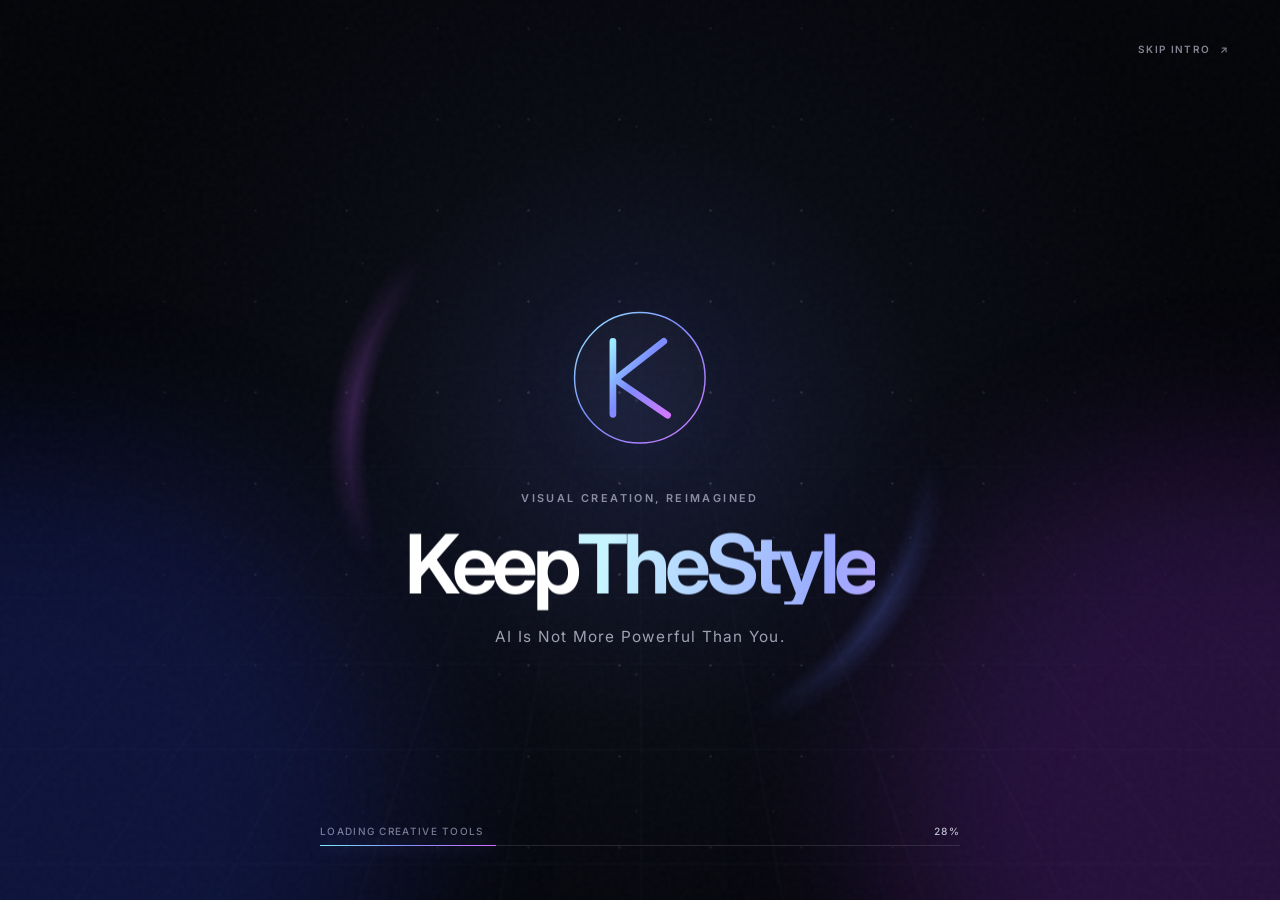
==== commit 24c1c031: "Add responsive website authoring engine" ====
--- a/index.html
+++ b/index.html
@@ -10,7 +10,7 @@
     <link rel="stylesheet" href="css/main.css?v=2.5.0">
     <link rel="stylesheet" href="css/toolbar.css?v=1.7.0">
     <link rel="stylesheet" href="css/sidebar.css?v=1.7.0">
-    <link rel="stylesheet" href="css/canvas.css?v=2.3.0">
+    <link rel="stylesheet" href="css/canvas.css?v=3.0.0">
     <link rel="stylesheet" href="css/properties.css?v=1.7.0">
     <link rel="stylesheet" href="css/code-panel.css?v=1.7.0">
 </head>
@@ -67,6 +67,14 @@
                     <button class="canvas-btn" data-action="guidelines">⊟</button>
                     <button class="canvas-btn" data-action="rulers">⊡</button>
                     <span class="toolbar-divider"></span>
+                    <label class="breakpoint-control" title="Responsive editing breakpoint">
+                        <span>Viewport</span>
+                        <select class="breakpoint-select" aria-label="Responsive editing breakpoint">
+                            <option value="base">Desktop</option>
+                            <option value="tablet">Tablet</option>
+                            <option value="mobile">Mobile</option>
+                        </select>
+                    </label>
                     <select class="page-size-select">
                         <option value="1920x1080">Desktop (1920x1080)</option>
                         <option value="1366x768">Laptop (1366x768)</option>
@@ -114,15 +122,15 @@
     </div>
 
     <!-- Scripts -->
-    <script src="js/utils.js?v=2.2.0"></script>
-    <script src="js/store.js?v=2.3.0"></script>
+    <script src="js/utils.js?v=3.0.0"></script>
+    <script src="js/store.js?v=3.0.0"></script>
     <script src="js/elements.js?v=1.9.0"></script>
     <script src="js/shortcuts.js?v=1.9.0"></script>
     <script src="js/sidebar.js?v=1.7.0"></script>
-    <script src="js/canvas.js?v=2.3.0"></script>
-    <script src="js/properties.js?v=2.3.0"></script>
-    <script src="js/code-panel.js?v=2.1.0"></script>
-    <script src="js/toolbar.js?v=2.1.0"></script>
+    <script src="js/canvas.js?v=3.0.0"></script>
+    <script src="js/properties.js?v=3.0.0"></script>
+    <script src="js/code-panel.js?v=3.0.0"></script>
+    <script src="js/toolbar.js?v=3.0.0"></script>
     <script src="js/main.js?v=2.5.0"></script>
 </body>
 </html>
--- a/css/canvas.css
+++ b/css/canvas.css
@@ -202,3 +202,8 @@
     height: 100%;
     width: 20px;
 }
+.breakpoint-control { display: inline-flex; align-items: center; gap: 6px; padding: 3px 5px 3px 9px; border: 1px solid var(--color-border); border-radius: 7px; background: var(--color-white); color: var(--color-dark-gray); font-size: 9px; font-weight: 700; letter-spacing: .08em; text-transform: uppercase; }
+.breakpoint-select { min-width: 76px; border: 0; background: transparent; color: var(--color-black); font: 600 10px var(--font-family); outline: none; cursor: pointer; }
+.breakpoint-control:focus-within { border-color: var(--color-accent); box-shadow: 0 0 0 2px color-mix(in srgb,var(--color-accent) 12%,transparent); }
+.canvas-page[data-breakpoint="tablet"] { box-shadow: 0 0 0 2px rgba(124,97,255,.3),0 18px 55px rgba(0,0,0,.18); }
+.canvas-page[data-breakpoint="mobile"] { box-shadow: 0 0 0 2px rgba(32,201,151,.34),0 18px 55px rgba(0,0,0,.18); }
